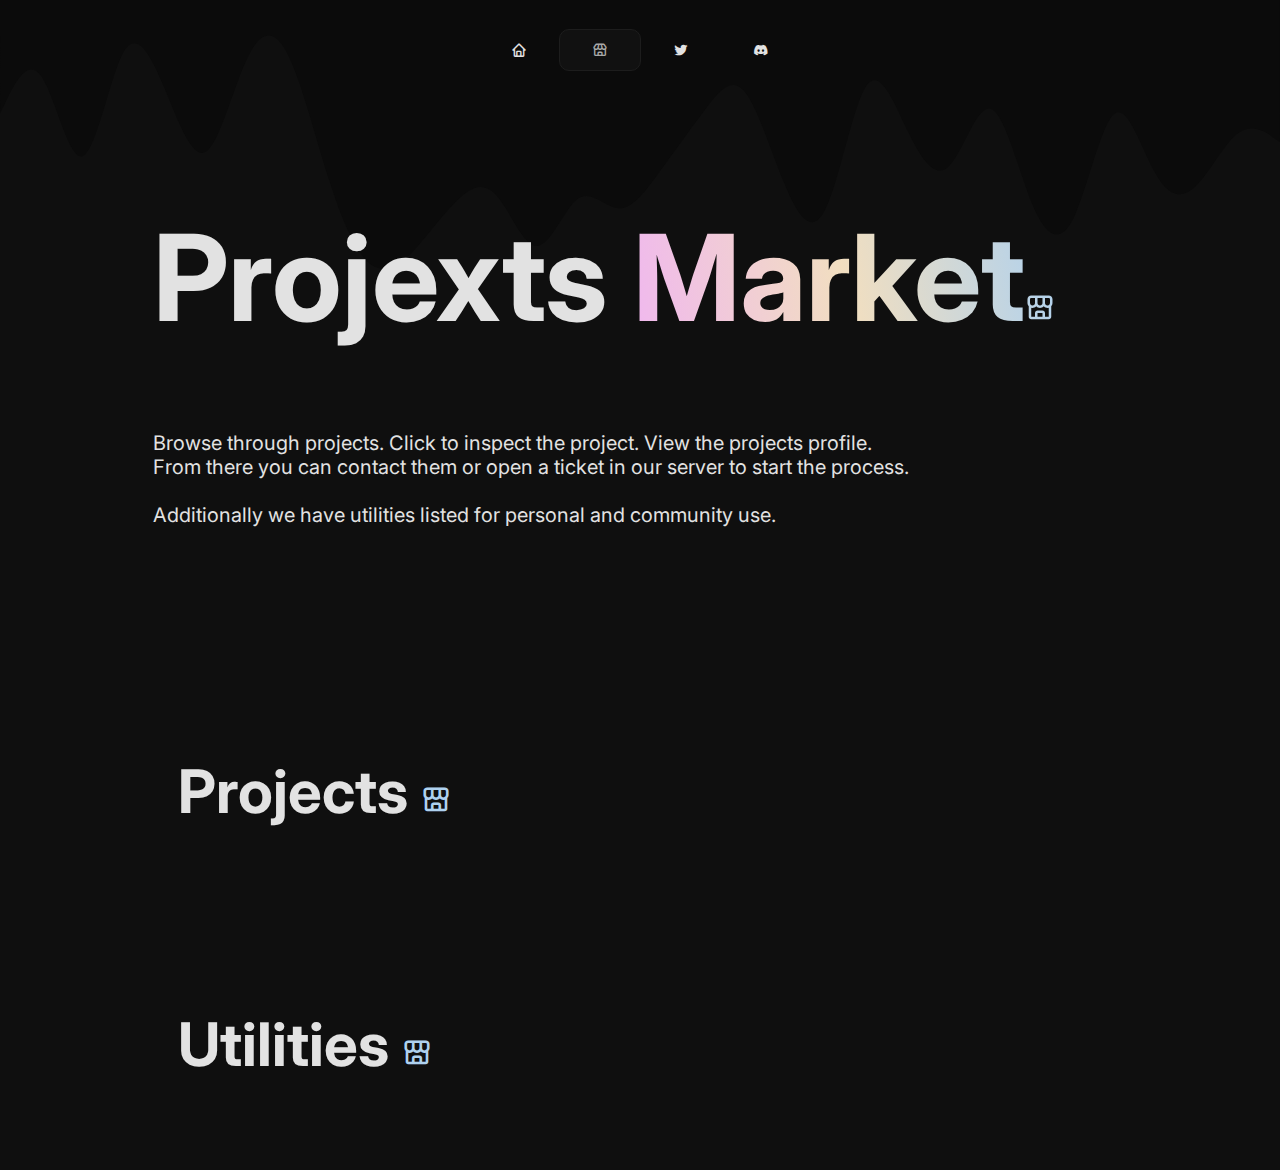
==== index.html @ d35e4235 "meta color change" ====
<html lang="en">

<head>
    <meta charset="UTF-8">
    <meta http-equiv="X-UA-Compatible" content="IE=edge">
    <meta name="viewport" content="width=device-width, initial-scale=1.0">
    <link rel="stylesheet" href="./css/market.css">
    <link rel="stylesheet" href="./css/constants.css">
    <link rel="shortcut icon" href="./img/logo.png" type="image/x-icon">


    <meta property="og:title" content="Projexts" />
    <!-- <meta property="og:description" content="Browse. Build. Produce." /> -->
    <meta property="og:type" content="website" />
    <meta property="og:image" content="https://i.imgur.com/2cew8H4.png" />
    <meta property="og:url" content="https://projexts.xyz" />
    <meta property="og:site_name" content="Market" />
    <meta name="twitter:card" content="summary_large_image" />
    <meta name="twitter:site" content="@SolanaPixelBots" />
    <meta name="twitter:title" content="Projexts" />
    <!-- <meta name="twitter:description" content="Browse. Build. Produce." /> -->
    <meta name="twitter:image" content="https://i.imgur.com/2cew8H4.png" />
    <meta content="#0b0b0b" data-react-helmet="true" name="theme-color" />

    <link href='https://unpkg.com/boxicons@2.1.2/css/boxicons.min.css' rel='stylesheet'>

    <title> Project Marketplace </title>
</head>

<body>
    <nav>
        <a href="https://www.projexts.xyz/">
            <div class="link"><i class='bx bx-home'></i></div>
        </a>
        <a href="https://market.projexts.xyz/">
            <div class="link active"><i class='bx bx-store'></i></div>
        </a>
        <a href="https://twitter.com/SolanaPixelBots">
            <div class="link"><i class='bx bxl-twitter'></i></div>
        </a>
        <a href="https://discord.com/invite/uC9YmhTVHY">
            <div class="link"><i class='bx bxl-discord-alt'></i></div>
        </a>
    </nav>

    <div class="menu-open"><a onclick="openMenu()"><i class='bx bx-menu'></i></a></div>

    <menu class="menu">
        <a onclick="closeMenu()" class="menu-close"><i class='bx bx-x'></i></a>
        <div class="inner">
            <div class="menu-link"><a href="https://www.projexts.xyz/"><i class='bx bx-home'></i></a></div>
            <div class="menu-link menu-active"><a href="https://market.projexts.xyz/"><i class='bx bx-store'></i></a>
            </div>
            <div class="menu-link"><a href="https://twitter.com/SolanaPixelBots"><i class='bx bxl-twitter'></i></a>
            </div>
            <div class="menu-link"><a href="https://discord.com/invite/uC9YmhTVHY"><i
                        class='bx bxl-discord-alt'></i></a></div>
        </div>
    </menu>
    <main class="main-market">
        <section class="entry-box">
            <div class="entry-title">
                <h1>Projexts <a class="gradient"> Market<i class='bx bx-store-alt'></i></a></h1>
            </div>
            <div class="entry-desc">
                <h1> Browse through projects. Click to inspect the project. View the projects profile. <br>
                    From there you can contact them or open a ticket in our server to start the process.<br><br>
                    Additionally we have utilities listed for personal and community use.</h1>
            </div>
        </section>
        <section class="market-box">
            <div class="market-title">
                <h1> Projects <a href="./browse.html?project"><i class='bx bx-store-alt market-link'></i></a>
                </h1>
            </div>
            <market id="project" class="display-box"></market>
        </section>
        <section class="market-box">
            <div class="market-title">
                <h1> Utilities <a href="./browse.html?utility"><i class='bx bx-store-alt market-link'></i></a>
                </h1>
            </div>
            <market id="utility" class="display-box"></market>
        </section>
        <!-- <section class="market-box">
            <div class="market-title">
                <h1> Artists <a href="./browse.html?artist"><i class='bx bx-store-alt market-link'></i></a></h1>
            </div>
            <market id="artist" class="display-box"></market>
        </section> -->
    </main>
</body>

</html>
<script>
    function loadPage(type) {
        var xhttp = new XMLHttpRequest();
        xhttp.onload = function (data) {
            var response = JSON.parse(this.responseText);
            var collect = response.reverse();
            var i = 0;
            for (i < collect.length; i < 4; i++) {
                buildDOM(collect[i], type)
            }
        }
        xhttp.open("GET", "https://api.projexts.xyz/collection/" + type, true);
        xhttp.send();
    }

    function buildDOM(collect, type) {
        var market = document.getElementById(type);
        let div1 = document.createElement("a");
        let img = document.createElement("img");
        let div2 = document.createElement("div");
        let div3 = document.createElement("div");
        div1.classList.add("project-box");
        div1.href = "./project.html?" + collect["symbol"];
        img.src = collect['image'];
        div2.classList.add("lower-box");
        div3.classList.add("name");
        div3.innerHTML = collect["name"];
        div1.appendChild(img)
        div2.appendChild(div3)
        div1.appendChild(div2)
        market.appendChild(div1)
    }
    function startLoad() {
        var types = ["project", "utility"]
        // , "artist"]
        for (var i = 0; i < types.length; i++) {
            console.log(types[i])
            loadPage(types[i]);
        }
    }
    startLoad()
</script>
<script>

    function closeMenu() {document.getElementsByClassName("menu")[0].style.visibility = "hidden";}
    function openMenu() {document.getElementsByClassName("menu")[0].style.visibility = "visible";}



</script>
---- css/market.css ----
@import url('https://fonts.googleapis.com/css2?family=Inter:wght@500&display=swap');
@import url('https://fonts.googleapis.com/css2?family=Inter:wght@400&display=swap');

:root{
    --color-1: #ffffff;
    --color-2: #000000;
    --color-3: #f06d06;

    --grad-1: linear-gradient(to top right, #ff0000, #f06d06);
}

html, body{
    font-family: 'Inter', sans-serif;
    /* width: 100%; */
}

a{
    text-decoration: none;
    color: inherit;
}



.main-market{
    /* position: absolute;
    top: 125px;
    left:0; */
    margin: auto;
    width: 100%;
}

.market-box{
    width: 100%;
    padding: 50px;
    box-sizing: border-box;
    margin: auto;
    /* border: 2px solid #111111; */
}

.market-title{
    font-size: 30px;
    color: var(--light-ft)
}


.display-box{
    display: grid;
    grid-template-columns: repeat(4, 1fr);
    grid-auto-rows: 1fr;
    grid-column-gap: 30px;
    grid-row-gap: 30px;
}



.display-box .project-box{
    position: relative;
    width: 100%;
    cursor: pointer;
    margin: auto;
    border-radius: 15px;
    background: rgb(230, 230, 230);
    border: 1px solid white;
    overflow: hidden;
    box-shadow: 3px 3px 10px rgb(0 0 0 / 0.2);
    transition: transform 1s;
}

.project-box:hover{
    transform: translateY(-10px);
}

.project-box img{
    width: 100%;
    position: relative;
}

.project-box .lower-box{
    position: relative;
    bottom: 0;
    width: 100%;
    box-sizing: border-box;
    background: white;
    padding: 25px;
    text-align: center;

}

.lower-box .name{
    font-size: 20px;
    color: rgb(0, 0, 0);
    transition: color 1s;
    
}


.lower-box .name:hover{
    color: rgba(58, 50, 50, 0.7);
}

@media screen and (max-width: 1000px) {
.market-title{
    font-size: 20px;
    text-align: center;
}

    .display-box{
        grid-template-columns: repeat(1, 1fr);
    }

    .display-box .project-box{
        width: 50%;
    }
}

.entry-box{
    padding: 25px;
    border-radius: 15px;
    margin: auto;
    margin-bottom: 100px;
}

.entry-title{
    font-size: 60px;
    color: var(--light-ft)
}

.entry-desc{
    font-size: 20px;
    font-weight: 100;
    color: var(--light-ft)
}

.entry-desc h1{
    font-size: 20px;
    font-weight: 400;
}

.bx-store-alt{
    font-size: 30px;
}

.market-link{
    transition: transform 1s;
    color: hsla(208, 67%, 81%, 1);
}

.market-link:hover{
    transform: scale(1.2);
}








.project-profile {
    width: 80%;
    /* height: 100%; */
    box-sizing: border-box;
    padding: 20px;
    background: rgb(20, 20, 20);
    box-shadow: 0px 3px 10px rgb(0 0 0 / 0.2);
    border-radius: 10px;
    margin: 20px auto;
    display: grid;
    /* grid-template: 'a b b b''c c c c'; */
    grid-template: 'b''c';
}


.project-profile .box {
    margin: 15px;
    background: rgba(40, 40, 40, 0.8);
    border: 3px solid rgba(20, 20, 20, 0.8);
    color: white;
    border-radius: 10px;
    /* max-height: 250px; */
    /* width: 100%; */
}

.project-profile .image {
    grid-area: a;
    margin: auto;
    border: none;
    background: transparent;
    
}

.image-right{
    display: inline;
    float: right;
    border-radius: 10px;
    max-height: 150px;
}

.project-profile .socials {
    grid-area: b;
    min-height: 200px;
    padding: 25px;
    box-sizing: border-box;
    text-align: left;
}

.project-profile .socials p {
    color: white;
    font-size: 30px;
    line-height: 30px;
    font-weight: 500;
}

.project-profile .socials a {
    color: grey;
    font-size: 20px;
    margin-right: 30px;
}

.project-profile .socials a i{
    transition: transform 1s, color 1s;
}

.project-profile .socials a i:hover {
    transform: scale(1.2);
    color: white;
}

.project-profile .socials .asking-price {
    font-size: 20px;
    font-weight: 100;
}

.project-profile .info {
    grid-area: c;
    padding: 25px;
    line-height: 25px;
    color: white;
}

.slideshow{
    width: 80%;
    max-height: 400px;
    background: rgb(20, 20, 20);
    box-shadow: 0px 3px 10px rgb(0 0 0 / 0.2);
    border: 1px solid rgb(0 0 0 / 0.2);
    border-radius: 10px;
    text-align: center;
    display: flex;
    justify-content: center;
    /* align-items: center; */
    margin: 20px auto;
    overflow: hidden;
    z-index: 100;
}

.slide-overlay{
    background: rgba(20, 20, 20, 0.8);

    z-index: 100;
    width: 100%;
    height: 100%;
}

.slide{
    display: none;
    /* margin: auto; */
    min-width: 100%;
    height: 100%;
}

@media screen and (max-width: 1000px) {
    .slideshow{
        width: 100%;
    }
    .project-profile {
        width: 100%;
    }
}
---- css/constants.css ----
@import url('https://fonts.googleapis.com/css2?family=Inter:wght@500&display=swap');
@import url('https://fonts.googleapis.com/css2?family=Inter:wght@400&display=swap');
:root {
    --dark-bg: #0f0f0f;
    --light-bg: #fdfdfd;

    --dark-ft: #010101;
    --light-ft: #e2e2e2;

}


::selection {
    background-color: rgba(50, 50, 50, 0.5);
}

::-webkit-scrollbar {
    width: 10px;
}

::-webkit-scrollbar-thumb {
    background-color: rgba(255, 255, 255, 0.4);
}

.gradient {
    background: hsla(208, 67%, 81%, 1);
    /* background: linear-gradient(90deg, #5179f2 0%, #5338e5 25%, #7d33de 50%, #ce5dcf 75%, #d2abb0 100%); */
    background: linear-gradient(190deg, hsla(208, 67%, 81%, 1) 0%, hsla(37, 65%, 85%, 1) 50%, hsla(301, 65%, 83%, 1) 100%);
    background: -moz-linear-gradient(190deg, hsla(208, 67%, 81%, 1) 0%, hsla(37, 65%, 85%, 1) 50%, hsla(301, 65%, 83%, 1) 100%);
    background: -webkit-linear-gradient(190deg, hsla(208, 67%, 81%, 1) 0%, hsla(37, 65%, 85%, 1) 50%, hsla(301, 65%, 83%, 1) 100%);
    -webkit-background-clip: text;
    -webkit-text-fill-color: transparent;
}

.cursor{
    cursor: pointer;
}

html, body{
    margin: 0;
    padding: 0;
}



body {
    width: 80%;
    margin: auto;
    background: var(--dark-bg);
    margin: auto;
    font-family: "Inter", sans-serif;
}

body{
    background-image: url(../svg/curve-down.svg);
    background-size: 100%;
    background-repeat: no-repeat;
    background-position: top;
}

@media screen and (max-width: 1100px) {
    body{
        background-size: 200%;
    }
}

@media screen and (max-width: 800px) {
    body{
        background-size: 300%;
    }
}

@media screen and (max-width: 500px) {
    body{
        background-size: 400%;
    }
}

a{
    text-decoration: none;
    color: inherit;
}

header {
    height: 100px;
    position: relative;
}


nav {
    /* float: right; */
    border-radius: 10px;
    display: flex;
    align-items: center;
    justify-content: center;
    height: 100px;
}


.link {
    font-size: 16px;
    margin: auto;
    transition: transform 0.75s;
    padding: 12px 32px;
    border-radius: 10px;
    background: transparent;
    color: var(--light-ft);
}

.link:hover {
    transform: translateY(-7.5px);
}

.active{
    font-size: 16px;
    background: #111111;
    border: 1px solid #1d1d1d;
    color: #a8a8a8;

}

.link a {
    text-decoration: none;
    font-weight: 900;
}

.link a i {
    display: inline;
    align-items: center;
    justify-content: center;

}

.logo-img{
    height: 100%;
    border-radius: 50%;
    border: 1px solid grey;
}

.menu{
    height: 100%;
    width: 100%;
    visibility: hidden;
    display: none;
    position: fixed;
    top: 0;
    right: 0;
    margin: 0;
    padding: 0;
    display: grid;
    grid-template-columns: (1, 1fr);
    background: 
    radial-gradient(
     at bottom left, #101011, #0f0f0f
    );

    z-index: 100;
}

.menu .inner{
    height: 50%;
    position: absolute;

    top: 50%;
    left: 50%;
    transform: translate(-50%, -50%);

    display: grid;
    grid-template-columns: (1, 1fr);
}

.menu-link{
    color: var(--light-ft);
    background: rgb(20, 20, 20);
    font-size: 20px;
    width: 100px;
    font-weight: 900;
    border-radius: 4px;
    margin: 10px;
    padding: 8px 16px;
    display: flex;
    align-items: center;
    justify-content: center;
    border: 1px solid transparent;
    transition: border 2s;
}

.menu-link:hover{
    cursor: pointer;
    border: 1px solid #686868;
}

.menu-active{
    background: transparent;
    border: 1px solid #c0c0c0;
    color: #c0c0c0;
    border-radius: 4px;
}

.menu-close{
    position: absolute;
    top: 30px;
    right: 30px;
    color: white;
    cursor: pointer;
    background: #1d1d1d;
    padding: 8px;
    border-radius: 8px;
    border: 1px solid transparent;
    transition: transform 1s, border 1s;
}

.menu-close:hover{
    transform: scale(1.1);
    border: 1px solid #c0c0c0;
}

.menu-open{
    position: absolute;
    top: 30px;
    right: 30px;
    color: white;
    cursor: pointer;
    background: #1d1d1d;
    padding: 8px;
    border-radius: 8px;
    border: 1px solid transparent;
    display: none;
}

@media screen and (max-width: 800px) {
    .link{
        display: none;
    }

    .menu-open{
        display: block;
    }
}
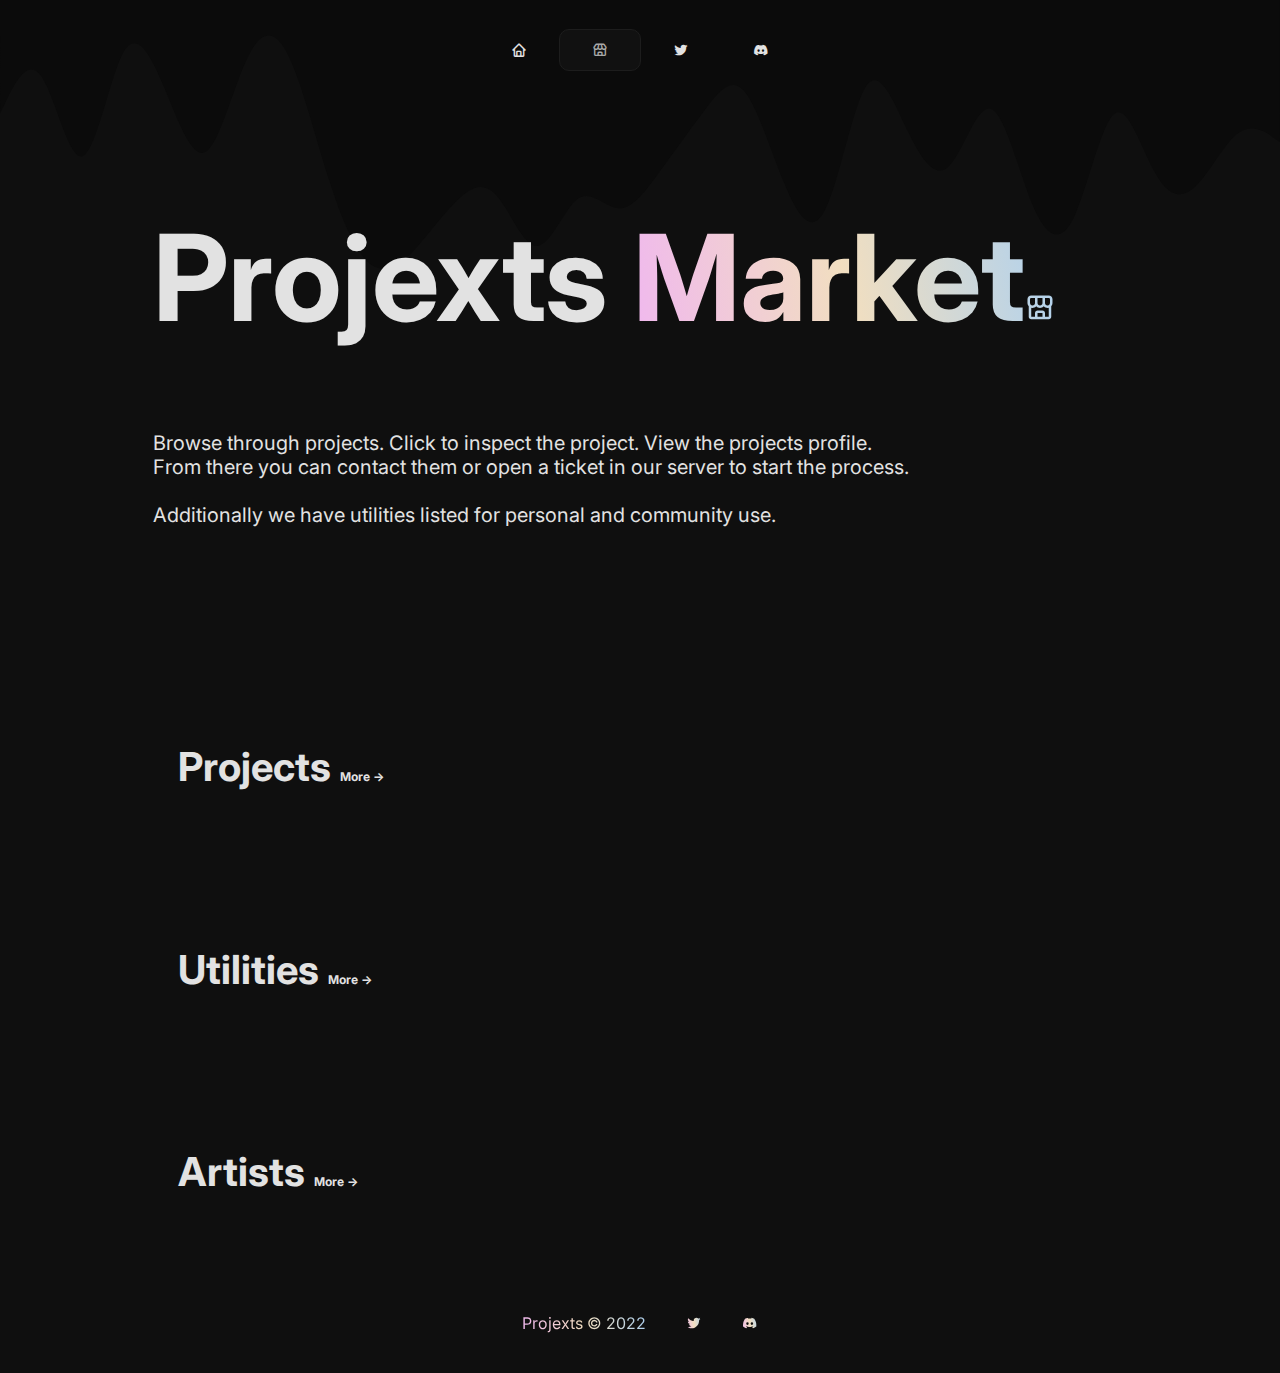
==== commit cdc5a4cf: "big" ====
--- a/index.html
+++ b/index.html
@@ -70,25 +70,30 @@
         </section>
         <section class="market-box">
             <div class="market-title">
-                <h1> Projects <a href="./browse.html?project"><i class='bx bx-store-alt market-link'></i></a>
+                <h1> Projects <a class="view-more" href="./browse.html?project">More →</a>
                 </h1>
             </div>
             <market id="project" class="display-box"></market>
         </section>
         <section class="market-box">
             <div class="market-title">
-                <h1> Utilities <a href="./browse.html?utility"><i class='bx bx-store-alt market-link'></i></a>
+                <h1> Utilities <a class="view-more" href="./browse.html?utility">More →</a>
                 </h1>
             </div>
             <market id="utility" class="display-box"></market>
         </section>
-        <!-- <section class="market-box">
+        <section class="market-box">
             <div class="market-title">
-                <h1> Artists <a href="./browse.html?artist"><i class='bx bx-store-alt market-link'></i></a></h1>
+                <h1> Artists <a class="view-more" href="./browse.html?artist">More →</a></h1>
             </div>
             <market id="artist" class="display-box"></market>
-        </section> -->
+        </section>
     </main>
+    <footer>
+        <div class="gradient">Projexts © 2022</div>
+        <div class="gradient"><a href="https://twitter.com/SolanaPixelBots" target="_blank"><i class='bx bxl-twitter'></i></a></div>
+        <div class="gradient"><a href="https://discord.gg/pixelbots" target="_blank"><i class='bx bxl-discord-alt'></i></a></div>
+    </footer>
 </body>
 
 </html>
@@ -113,20 +118,29 @@
         let img = document.createElement("img");
         let div2 = document.createElement("div");
         let div3 = document.createElement("div");
+        let div4 = document.createElement("div");
+        let chain = document.createElement("p");
+        chain.classList.add("chain-symbol");
+        chain.innerHTML = "◎";
+        
         div1.classList.add("project-box");
         div1.href = "./project.html?" + collect["symbol"];
         img.src = collect['image'];
         div2.classList.add("lower-box");
         div3.classList.add("name");
+        div4.classList.add("desc");
+
         div3.innerHTML = collect["name"];
+        div4.innerHTML = collect["service"];
+        // div3.appendChild(chain);
         div1.appendChild(img)
         div2.appendChild(div3)
+        div2.appendChild(div4)
         div1.appendChild(div2)
         market.appendChild(div1)
     }
     function startLoad() {
-        var types = ["project", "utility"]
-        // , "artist"]
+        var types = ["project", "utility", "artist"]
         for (var i = 0; i < types.length; i++) {
             console.log(types[i])
             loadPage(types[i]);
--- a/css/market.css
+++ b/css/market.css
@@ -1,7 +1,7 @@
 @import url('https://fonts.googleapis.com/css2?family=Inter:wght@500&display=swap');
 @import url('https://fonts.googleapis.com/css2?family=Inter:wght@400&display=swap');
 
-:root{
+:root {
     --color-1: #ffffff;
     --color-2: #000000;
     --color-3: #f06d06;
@@ -9,41 +9,52 @@
     --grad-1: linear-gradient(to top right, #ff0000, #f06d06);
 }
 
-html, body{
+html,
+body {
     font-family: 'Inter', sans-serif;
-    /* width: 100%; */
-}
-
-a{
+}
+
+a {
     text-decoration: none;
     color: inherit;
 }
 
 
-
-.main-market{
-    /* position: absolute;
-    top: 125px;
-    left:0; */
-    margin: auto;
-    width: 100%;
-}
-
-.market-box{
+.main-market {
+    margin: auto;
+    width: 100%;
+}
+
+.market-box {
     width: 100%;
     padding: 50px;
     box-sizing: border-box;
     margin: auto;
-    /* border: 2px solid #111111; */
-}
-
-.market-title{
+}
+
+@media screen and (max-width: 1000px) {
+    .main-market {
+        width: 100%;
+    }
+
+    .market-box {
+        padding: 10px
+    }
+}
+
+.market-title {
     font-size: 30px;
     color: var(--light-ft)
 }
 
-
-.display-box{
+@media screen and (max-width: 1000px) {
+    .market-title {
+        font-size: 20px;
+    }
+}
+
+
+.display-box {
     display: grid;
     grid-template-columns: repeat(4, 1fr);
     grid-auto-rows: 1fr;
@@ -51,101 +62,137 @@
     grid-row-gap: 30px;
 }
 
-
-
-.display-box .project-box{
+@media screen and (max-width: 1000px) {
+    .display-box {
+        grid-column-gap: 10px;
+        grid-row-gap: 10px;
+    }
+}
+
+.project-box {
     position: relative;
     width: 100%;
     cursor: pointer;
     margin: auto;
     border-radius: 15px;
-    background: rgb(230, 230, 230);
     border: 1px solid white;
     overflow: hidden;
     box-shadow: 3px 3px 10px rgb(0 0 0 / 0.2);
     transition: transform 1s;
 }
 
-.project-box:hover{
+.project-box:hover {
     transform: translateY(-10px);
 }
 
-.project-box img{
+.project-box img {
     width: 100%;
     position: relative;
 }
 
-.project-box .lower-box{
+/* @media screen and (max-width: 1000px) {
+    .project-box {
+
+    }
+} */
+
+.lower-box {
     position: relative;
     bottom: 0;
     width: 100%;
     box-sizing: border-box;
     background: white;
     padding: 25px;
-    text-align: center;
-
-}
-
-.lower-box .name{
+}
+
+.name {
     font-size: 20px;
     color: rgb(0, 0, 0);
     transition: color 1s;
-    
-}
-
-
-.lower-box .name:hover{
+}
+
+.desc {
+    font-size: 16px;
+    color: rgb(0, 0, 0);
+}
+
+.name:hover {
     color: rgba(58, 50, 50, 0.7);
 }
 
-@media screen and (max-width: 1000px) {
-.market-title{
-    font-size: 20px;
-    text-align: center;
-}
-
-    .display-box{
-        grid-template-columns: repeat(1, 1fr);
-    }
-
-    .display-box .project-box{
-        width: 50%;
-    }
-}
-
-.entry-box{
+@media screen and (max-width: 500px) {
+    .name {
+        font-size: 20px;
+        color: rgb(0, 0, 0);
+        transition: color 1s;
+    }
+
+    .desc {
+        font-size: 12px;
+        color: rgb(0, 0, 0);
+    }
+}
+
+
+@media screen and (max-width: 1000px) {
+
+
+    .display-box {
+        grid-template-columns: repeat(2, 1fr);
+    }
+
+}
+
+
+.entry-box {
     padding: 25px;
     border-radius: 15px;
     margin: auto;
     margin-bottom: 100px;
 }
 
-.entry-title{
+.entry-title {
     font-size: 60px;
     color: var(--light-ft)
 }
 
-.entry-desc{
+.market-title {
+    font-size: 20px;
+    text-align: left;
+}
+
+.view-more{
+    font-size: 12px;
+}
+
+@media screen and (max-width: 1000px) {
+    .entry-title {
+        font-size: 40px;
+        color: var(--light-ft)
+    }
+}
+
+.entry-desc {
     font-size: 20px;
     font-weight: 100;
     color: var(--light-ft)
 }
 
-.entry-desc h1{
+.entry-desc h1 {
     font-size: 20px;
     font-weight: 400;
 }
 
-.bx-store-alt{
+.bx-store-alt {
     font-size: 30px;
 }
 
-.market-link{
+.market-link {
     transition: transform 1s;
     color: hsla(208, 67%, 81%, 1);
 }
 
-.market-link:hover{
+.market-link:hover {
     transform: scale(1.2);
 }
 
@@ -186,10 +233,10 @@
     margin: auto;
     border: none;
     background: transparent;
-    
-}
-
-.image-right{
+
+}
+
+.image-right {
     display: inline;
     float: right;
     border-radius: 10px;
@@ -212,18 +259,18 @@
 }
 
 .project-profile .socials a {
-    color: grey;
+    color: rgba(255, 255, 255, 0.7);
     font-size: 20px;
     margin-right: 30px;
 }
 
-.project-profile .socials a i{
+.project-profile .socials a i {
     transition: transform 1s, color 1s;
 }
 
 .project-profile .socials a i:hover {
     transform: scale(1.2);
-    color: white;
+    color: rgba(255, 255, 255, 1);
 }
 
 .project-profile .socials .asking-price {
@@ -238,9 +285,9 @@
     color: white;
 }
 
-.slideshow{
+.slideshow {
     width: 80%;
-    max-height: 400px;
+    /* max-height: 400px; */
     background: rgb(20, 20, 20);
     box-shadow: 0px 3px 10px rgb(0 0 0 / 0.2);
     border: 1px solid rgb(0 0 0 / 0.2);
@@ -248,13 +295,12 @@
     text-align: center;
     display: flex;
     justify-content: center;
-    /* align-items: center; */
     margin: 20px auto;
     overflow: hidden;
     z-index: 100;
 }
 
-.slide-overlay{
+.slide-overlay {
     background: rgba(20, 20, 20, 0.8);
 
     z-index: 100;
@@ -262,7 +308,7 @@
     height: 100%;
 }
 
-.slide{
+.slide {
     display: none;
     /* margin: auto; */
     min-width: 100%;
@@ -270,9 +316,10 @@
 }
 
 @media screen and (max-width: 1000px) {
-    .slideshow{
+    .slideshow {
         width: 100%;
     }
+
     .project-profile {
         width: 100%;
     }
--- a/css/constants.css
+++ b/css/constants.css
@@ -237,3 +237,17 @@
         display: block;
     }
 }
+
+
+footer{
+    width: 100%;
+    height: 100px;
+    color: white;
+    display: flex;
+    justify-content: center;
+    align-items: center;
+}
+
+footer div{
+    margin: 0px 20px
+}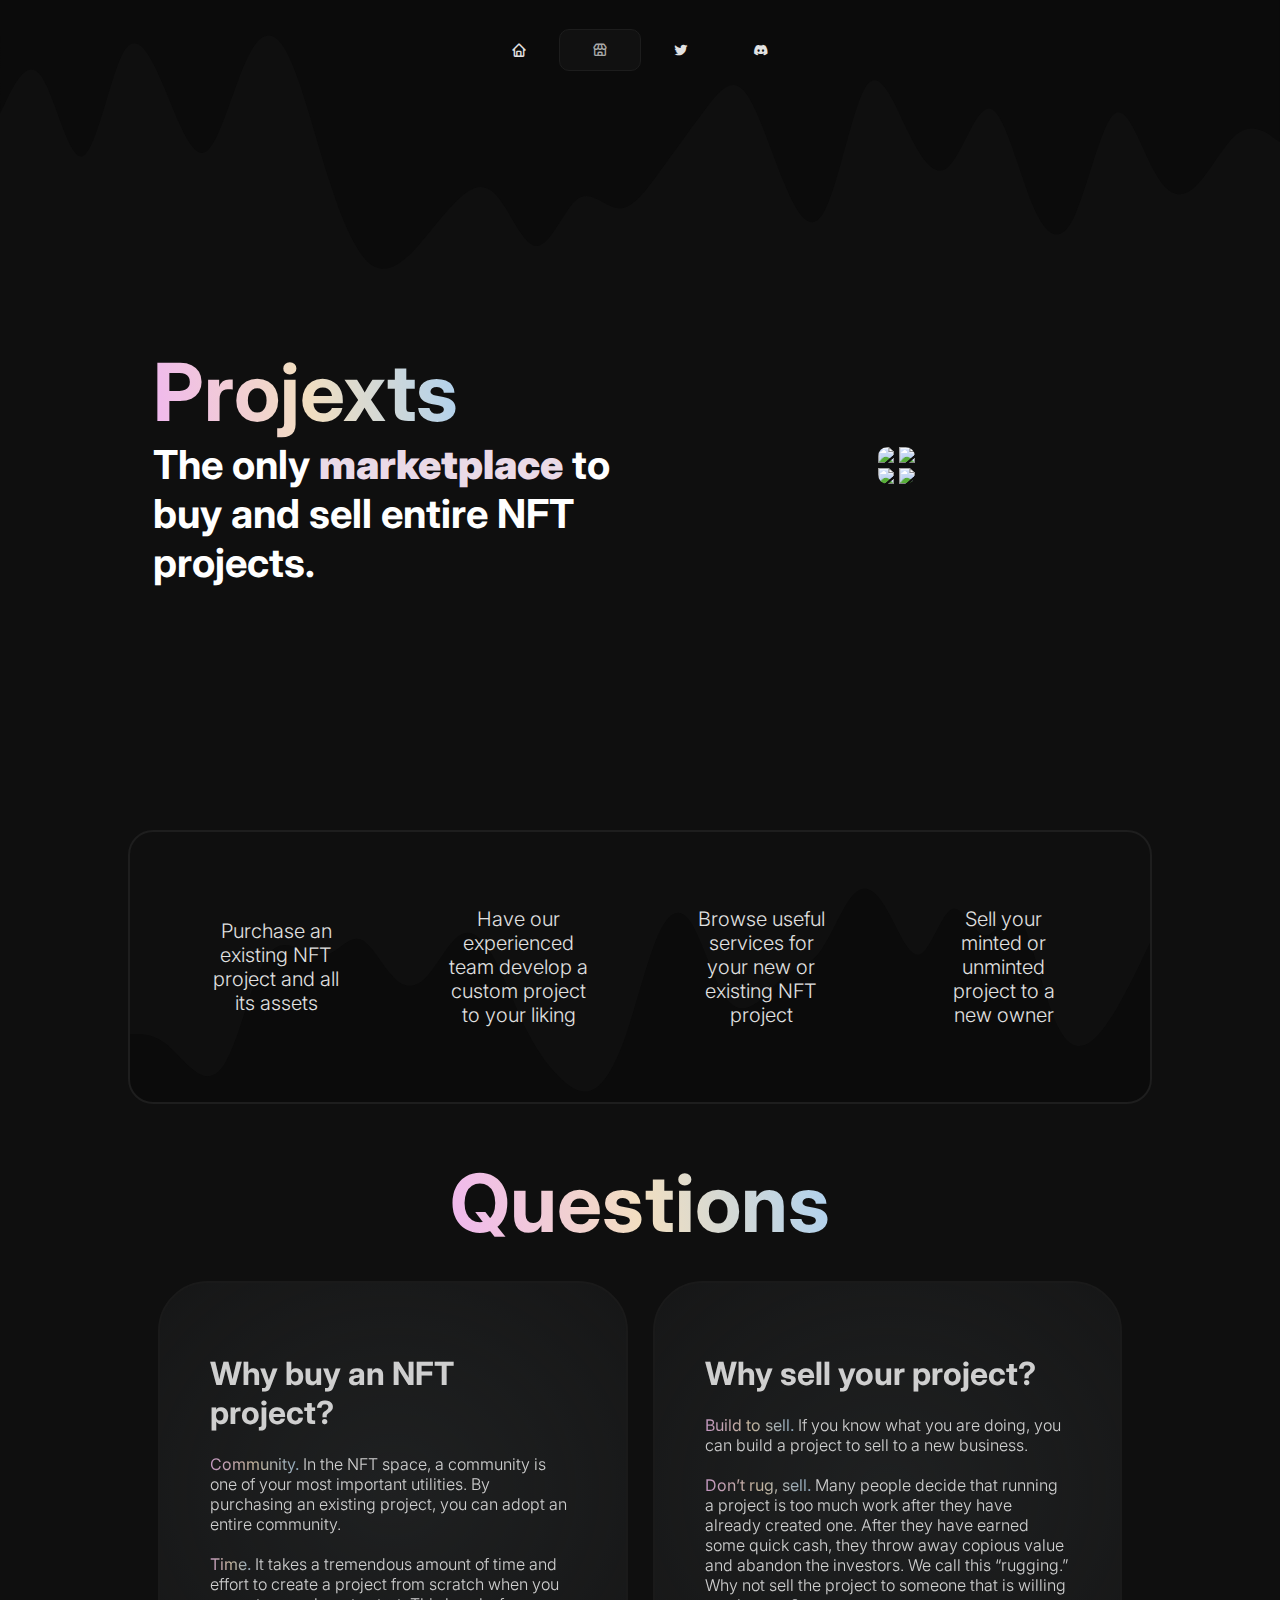
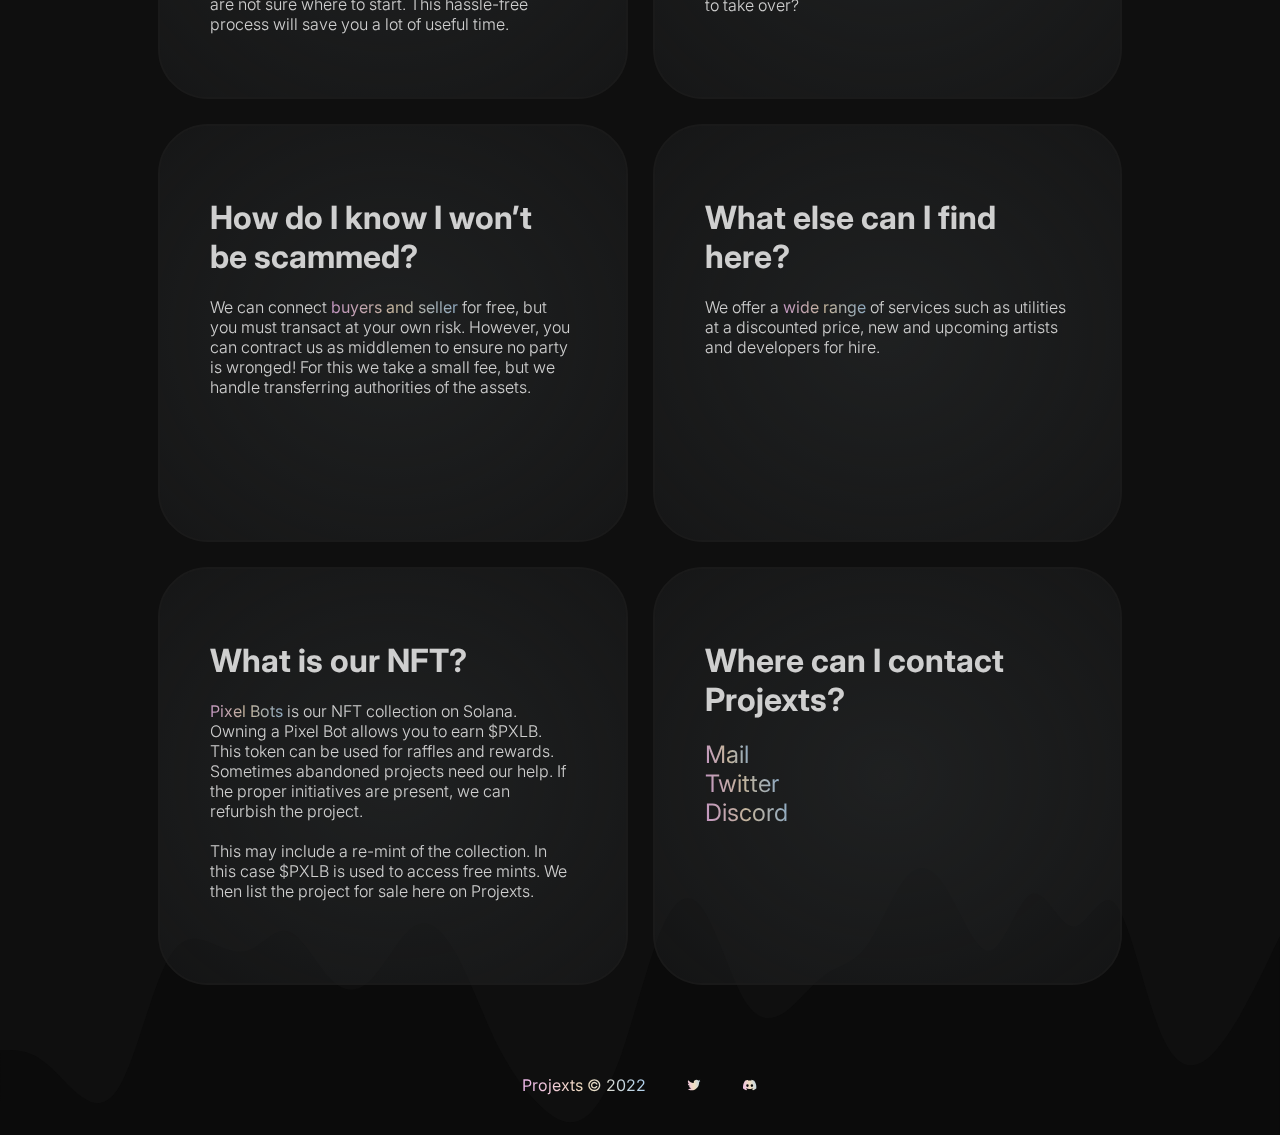
==== commit eff42a60: "nav jig" ====
--- a/index.html
+++ b/index.html
@@ -4,17 +4,18 @@
     <meta charset="UTF-8">
     <meta http-equiv="X-UA-Compatible" content="IE=edge">
     <meta name="viewport" content="width=device-width, initial-scale=1.0">
-    <link rel="stylesheet" href="./css/market.css">
+
+
     <link rel="stylesheet" href="./css/constants.css">
+    <link rel="stylesheet" href="./css/index.css">
     <link rel="shortcut icon" href="./img/logo.png" type="image/x-icon">
-
 
     <meta property="og:title" content="Projexts" />
     <!-- <meta property="og:description" content="Browse. Build. Produce." /> -->
     <meta property="og:type" content="website" />
     <meta property="og:image" content="https://i.imgur.com/2cew8H4.png" />
     <meta property="og:url" content="https://projexts.xyz" />
-    <meta property="og:site_name" content="Market" />
+    <meta property="og:site_name" content="Home" />
     <meta name="twitter:card" content="summary_large_image" />
     <meta name="twitter:site" content="@SolanaPixelBots" />
     <meta name="twitter:title" content="Projexts" />
@@ -24,15 +25,16 @@
 
     <link href='https://unpkg.com/boxicons@2.1.2/css/boxicons.min.css' rel='stylesheet'>
 
-    <title> Project Marketplace </title>
+    <title> Projexts - Marketplace </title>
 </head>
 
 <body>
+
     <nav>
-        <a href="https://www.projexts.xyz/">
+        <a href="./index.html">
             <div class="link"><i class='bx bx-home'></i></div>
         </a>
-        <a href="https://market.projexts.xyz/">
+        <a href="./market.html">
             <div class="link active"><i class='bx bx-store'></i></div>
         </a>
         <a href="https://twitter.com/SolanaPixelBots">
@@ -48,8 +50,8 @@
     <menu class="menu">
         <a onclick="closeMenu()" class="menu-close"><i class='bx bx-x'></i></a>
         <div class="inner">
-            <div class="menu-link"><a href="https://www.projexts.xyz/"><i class='bx bx-home'></i></a></div>
-            <div class="menu-link menu-active"><a href="https://market.projexts.xyz/"><i class='bx bx-store'></i></a>
+            <div class="menu-link"><a href="./index.html"><i class='bx bx-home'></i></a></div>
+            <div class="menu-link menu-active"><a href="./market.html"><i class='bx bx-store'></i></a>
             </div>
             <div class="menu-link"><a href="https://twitter.com/SolanaPixelBots"><i class='bx bxl-twitter'></i></a>
             </div>
@@ -57,102 +59,178 @@
                         class='bx bxl-discord-alt'></i></a></div>
         </div>
     </menu>
-    <main class="main-market">
-        <section class="entry-box">
-            <div class="entry-title">
-                <h1>Projexts <a class="gradient"> Market<i class='bx bx-store-alt'></i></a></h1>
-            </div>
-            <div class="entry-desc">
-                <h1> Browse through projects. Click to inspect the project. View the projects profile. <br>
-                    From there you can contact them or open a ticket in our server to start the process.<br><br>
-                    Additionally we have utilities listed for personal and community use.</h1>
-            </div>
-        </section>
-        <section class="market-box">
-            <div class="market-title">
-                <h1> Projects <a class="view-more" href="./browse.html?project">More →</a>
+    <section class="intro-screen">
+        <div class="left-side">
+            <h1>
+                <text class="gradient title">Projexts</text>
+                <br>
+                <text class="text">The only <strong id="projexts-title">marketplace</strong> to buy and sell entire NFT
+                    projects.</text>
+            </h1>
+        </div>
+        <div class="right-side">
+            <div class="right-inner">
+                <img class="bot-img" src="./img/bot.png">
+                <img class="bot-img" src="./img/bot.png">
+                <img class="bot-img" src="./img/bot.png">
+                <img class="bot-img" src="./img/bot.png">
+            </div>
+
+        </div>
+    </section>
+    <section class="section-2">
+        <div class="box ">
+            <div class="info"><span><text>Purchase an existing NFT project and all its assets</text></span>
+            </div>
+            <div class="info"><span><text>Have our experienced team develop a custom project to your
+                        liking</text></span></div>
+            <div class="info"><span><text>Browse useful services for your new or existing NFT project</text></span>
+            </div>
+            <div class="info"><span><text>Sell your minted or unminted project to a new owner</text></span></div>
+        </div>
+    </section>
+    <section class="section-3">
+        <div class="section-title">
+            <strong class="title gradient">Questions</strong>
+        </div>
+
+        <div class="box-grid">
+            <div class="question-box">
+                <h1> Why buy an NFT project? </h1>
+                <h2><strong class="gradient">Community.</strong> In the NFT space, a community is one of your most important utilities. By purchasing
+                    an existing project, you can adopt an entire community.<br><br>
+                    <strong class="gradient">Time.</strong> It takes a tremendous amount of time and effort to create a project from scratch when you
+                    are not sure where to start. This hassle-free process will save you a lot of useful time.</h2>
+            </div>
+            <div class="question-box">
+                <h1> Why sell your project? </h1>
+                <h2> <strong class="gradient">Build to sell.</strong> If you know what you are doing, you can build a
+                    project to sell to a new
+                    business.<br><br>
+                    <strong class="gradient">Don’t rug, sell.</strong> Many people decide that running a project is too much work after they have
+                    already created one. After they have earned some quick cash, they throw away copious value and
+                    abandon the investors. We call this “rugging.” Why not sell the project to someone that is willing
+                    to take over?</h2>
+            </div>
+            <div class="question-box">
+                <h1> How do I know I won’t be scammed? </h1>
+                <h2> We can connect <strong class="gradient">buyers and seller</strong> for free, but you must transact at your
+                    own risk. However, you can contract us as middlemen to ensure no party is wronged! For this we
+                    take a small fee, but we handle transferring authorities of the assets.</h2>
+            </div>
+            <div class="question-box">
+                <h1> What else can I find here? </h1>
+                <h2>
+                    We offer a <strong class="gradient">wide range</strong> of services such as utilities at a discounted price, new and upcoming artists
+                    and developers for hire.
+
+                </h2>
+            </div>
+            <div class="question-box">
+                <h1> What is our NFT? </h1>
+                <h2> <strong class="gradient">Pixel Bots</strong> is our NFT collection on Solana. Owning a Pixel Bot allows you to earn $PXLB.
+                    This token can be used for raffles and rewards. Sometimes abandoned projects need our help. If
+                    the proper initiatives are present, we can refurbish the project.<br><br>This may include a
+                    re-mint of the collection. In this case $PXLB is used to access free mints. We then list the
+                    project for sale here on Projexts.
+                </h2>
+            </div>
+            <div class="question-box">
+                <h1> Where can I contact Projexts?
                 </h1>
-            </div>
-            <market id="project" class="display-box"></market>
-        </section>
-        <section class="market-box">
-            <div class="market-title">
-                <h1> Utilities <a class="view-more" href="./browse.html?utility">More →</a>
-                </h1>
-            </div>
-            <market id="utility" class="display-box"></market>
-        </section>
-        <section class="market-box">
-            <div class="market-title">
-                <h1> Artists <a class="view-more" href="./browse.html?artist">More →</a></h1>
-            </div>
-            <market id="artist" class="display-box"></market>
-        </section>
-    </main>
+                <h2>
+                    <a class="gradient question-link" href="mailto:botzsolana@gmail.com"
+                        target="_blank"><strong>Mail</strong></a><br>
+                    <a class="gradient question-link" href="https://discord.gg/pixelbots"
+                        target="_blank"><strong>Twitter</strong></a><br>
+                    <a class="gradient question-link" href="https://twitter.com/SolanaPixelBots"
+                        target="_blank"><strong>Discord</strong></a>
+                </h2>
+            </div>
+        </div>
+    </section>
     <footer>
         <div class="gradient">Projexts © 2022</div>
         <div class="gradient"><a href="https://twitter.com/SolanaPixelBots" target="_blank"><i class='bx bxl-twitter'></i></a></div>
         <div class="gradient"><a href="https://discord.gg/pixelbots" target="_blank"><i class='bx bxl-discord-alt'></i></a></div>
     </footer>
+
 </body>
 
 </html>
+<!-- <script>
+    const boxes = document.querySelectorAll(".question-box");
+
+    window.addEventListener("scroll", checkBoxes);
+
+    checkBoxes();
+
+    function checkBoxes() {
+        const triggerBottom = (window.innerHeight / 4) * 4;
+
+        boxes.forEach((box) => {
+            const boxTop = box.getBoundingClientRect().top;
+
+            if (boxTop < triggerBottom) {
+                box.classList.add("show");
+            } else {
+                box.classList.remove("show");
+            }
+        });
+    }
+</script> -->
 <script>
-    function loadPage(type) {
-        var xhttp = new XMLHttpRequest();
-        xhttp.onload = function (data) {
-            var response = JSON.parse(this.responseText);
-            var collect = response.reverse();
-            var i = 0;
-            for (i < collect.length; i < 4; i++) {
-                buildDOM(collect[i], type)
+    const bot = document.getElementById("bot-img");
+    const build = document.getElementsByClassName("build-thingy")[0];
+
+    function createHex() {
+        var hexCode1 = "";
+        var hexValues1 = "0123456789abcdef";
+
+        for (var i = 0; i < 6; i++) {
+            hexCode1 += hexValues1.charAt(Math.floor(Math.random() * hexValues1.length));
+        }
+        return hexCode1;
+    }
+
+
+
+    function change() {
+        const bots = document.getElementsByClassName("bot-img");
+        for (var i = 0; i < 4; i++) {
+            let random = Math.floor(Math.random() * 4000);
+            try {
+                bots[i].src = 'https://bafybeieuyeoooglcvtuehjyqj5bkavnminhuqyekmamkh7vkxwoz2neub4.ipfs.nftstorage.link/' + random + '.png'
+            } catch {
+                bots[i].src = "./img/bot.png"
             }
         }
-        xhttp.open("GET", "https://api.projexts.xyz/collection/" + type, true);
-        xhttp.send();
-    }
-
-    function buildDOM(collect, type) {
-        var market = document.getElementById(type);
-        let div1 = document.createElement("a");
-        let img = document.createElement("img");
-        let div2 = document.createElement("div");
-        let div3 = document.createElement("div");
-        let div4 = document.createElement("div");
-        let chain = document.createElement("p");
-        chain.classList.add("chain-symbol");
-        chain.innerHTML = "◎";
-        
-        div1.classList.add("project-box");
-        div1.href = "./project.html?" + collect["symbol"];
-        img.src = collect['image'];
-        div2.classList.add("lower-box");
-        div3.classList.add("name");
-        div4.classList.add("desc");
-
-        div3.innerHTML = collect["name"];
-        div4.innerHTML = collect["service"];
-        // div3.appendChild(chain);
-        div1.appendChild(img)
-        div2.appendChild(div3)
-        div2.appendChild(div4)
-        div1.appendChild(div2)
-        market.appendChild(div1)
-    }
-    function startLoad() {
-        var types = ["project", "utility", "artist"]
-        for (var i = 0; i < types.length; i++) {
-            console.log(types[i])
-            loadPage(types[i]);
-        }
-    }
-    startLoad()
+
+        const backg = document.getElementById("projexts-title");
+        var pastel = "hsl(" + 360 * Math.random() + ',' +
+            (25 + 70 * Math.random()) + '%,' +
+            (85 + 10 * Math.random()) + '%)';
+
+        backg.style.color = pastel;
+    }
+
+
+
+
+    var colorLoop = function () {
+        setTimeout(function () {
+            change()
+            colorLoop();
+        }, 10000);
+
+    }
+
+    change()
+    colorLoop();
+
 </script>
+
 <script>
-
-    function closeMenu() {document.getElementsByClassName("menu")[0].style.visibility = "hidden";}
-    function openMenu() {document.getElementsByClassName("menu")[0].style.visibility = "visible";}
-
-
-
+    function closeMenu() { document.getElementsByClassName("menu")[0].style.display = "none"; document.getElementsByClassName("menu")[0].style.visibility = "hidden"; }
+    function openMenu() { document.getElementsByClassName("menu")[0].style.display = "block"; document.getElementsByClassName("menu")[0].style.visibility = "visible"; }
 </script>--- a/css/index.css
+++ b/css/index.css
@@ -0,0 +1,249 @@
+@import url('https://fonts.googleapis.com/css2?family=Inter:wght@500&display=swap');
+@import url('https://fonts.googleapis.com/css2?family=Inter:wght@400&display=swap');
+
+:root {
+    --dark-bg: #0f0f0f;
+    --light-bg: #fdfdfd;
+
+    --dark-ft: #010101;
+    --light-ft: #e2e2e2;
+
+}
+
+body{
+    background-image: url(../svg/curve-up.svg), url(../svg/curve-down.svg);
+    background-size: 100%;
+    background-repeat: no-repeat, no-repeat;
+    background-position: bottom, top;
+    
+    
+}
+
+@media screen and (max-width: 1100px) {
+    body{
+        background-size: 200%;
+    }
+}
+
+@media screen and (max-width: 800px) {
+    body{
+        background-size: 300%;
+    }
+}
+
+@media screen and (max-width: 500px) {
+    body{
+        background-size: 400%;
+    }
+}
+
+section {
+    margin: 50px 0px;
+}
+
+.intro-screen {
+    width: 100%;
+    min-height: 70%;
+    box-sizing: border-box;
+    text-align: center;
+    display: grid;
+    grid-template-columns: repeat(2, 1fr);
+}
+
+.intro-screen .intro-box {
+    width: 100%;
+    height: 100%;
+    display: flex;
+}
+
+.left-side {
+    display: flex;
+    align-items: center;
+    padding: 25px;
+    box-sizing: border-box;
+
+    width: 100%;
+    font-size: 30px;
+    color: white;
+    text-align: left;
+}
+
+.title {
+    font-size: 80px;
+}
+
+.text {
+    font-size: 40px;
+}
+
+
+.right-side {
+    display: flex;
+    align-items: center;
+    justify-content: center;
+    text-align: center;
+}
+
+.right-inner {
+    display: grid;
+    grid-template-columns: repeat(2, 1fr);
+    column-gap: 5px;
+    row-gap: 5px;
+    border-radius: 25%;
+    overflow: hidden;
+}
+
+.right-inner img {
+    max-width: 200px;
+}
+
+
+.section-2 {
+    width: 100%;
+}
+
+
+
+.box {
+    padding: 25px;
+    border-radius: 25px;
+    margin: auto;
+    display: grid;
+    grid-template-columns: repeat(4, 1fr);
+    border: 2px solid #1e1e1e;
+    background-image: url(../svg/curve-up.svg);
+    background-size: 100%;
+    background-repeat: no-repeat;
+    background-position: bottom;
+    transition: all 1s;
+}
+
+@media screen and (max-width: 800px){
+    .box{
+        background-size: 200%; 
+    }
+}
+
+
+.box:hover {
+    border: 2px solid #707070;
+}
+
+.section-2 .box .info {
+    display: flex;
+    align-items: center;
+    justify-content: center;
+    padding: 50px;
+    box-sizing: border-box;
+}
+
+.section-2 .box .info span {
+    font-size: 30px;
+    font-weight: 900;
+    text-align: center;
+    color: var(--light-ft);
+}
+
+.section-2 .box .info span text {
+    font-weight: 300;
+    font-size: 20px;
+}
+
+
+.section-3 {
+    width: 100%;
+    /* height: 80%; */
+}
+
+.section-title{
+    width: 100%;
+    text-align: center;
+}
+
+
+
+.question-box {
+    /* visibility: hidden; */
+    opacity: 1;
+    background-color: rgba(20, 20, 20, 0.9);
+    background: radial-gradient(rgba(35, 37, 38, 1), rgba(34, 35, 36, 0.5));
+    /* background: linear-gradient(90deg, hsla(232, 73%, 65%, 0.5) 0%, hsla(279, 33%, 48%, 0.5) 100%); */
+    /* background: linear-gradient(90deg, #7928CA 0%, #FF0080 100%); */
+
+    color: white;
+    border-radius: 50px;
+    border: 2px solid #1d1d1d;
+    opacity: 0.8;
+    transition: border 1s, opacity 1s;
+    /* opacity: 0; */
+    /* transition: visibility 1s linear 1000ms, opacity 1000ms; */
+}
+
+.question-box:hover {
+    opacity: 1;
+    border: 2px solid #707070;
+}
+
+.question-box h1 {
+    font-size: 32px;
+}
+
+.question-box h2 {
+    font-size: 16px;
+    font-weight: 300;
+}
+
+.question-link{
+    font-size: 24px;
+}
+
+
+.show {
+    visibility: visible;
+    opacity: 1;
+}
+
+.box-grid {
+    margin: 30px;
+    display: grid;
+    grid-template-columns: repeat(2, 1fr);
+    grid-auto-rows: 1fr;
+    grid-column-gap: 25px;
+    grid-row-gap: 25px;
+}
+
+.box-grid div {
+    padding: 50px;
+    box-sizing: border-box;
+}
+
+
+@media screen and (max-width: 1000px) {
+    body {
+        width: 100%;
+    }
+
+    .intro-screen {
+        grid-template-columns: repeat(1, 1fr);
+    }
+
+    .section-2 .box {
+        grid-template-columns: repeat(1, 1fr);
+    }
+
+    .box-grid {
+        grid-template-columns: repeat(1, 1fr);
+    }
+
+    .title {
+        font-size: 50px;
+    }
+
+    .text {
+        font-size: 25px;
+    }
+
+    .right-side img {
+        max-width: 100px;
+    }
+}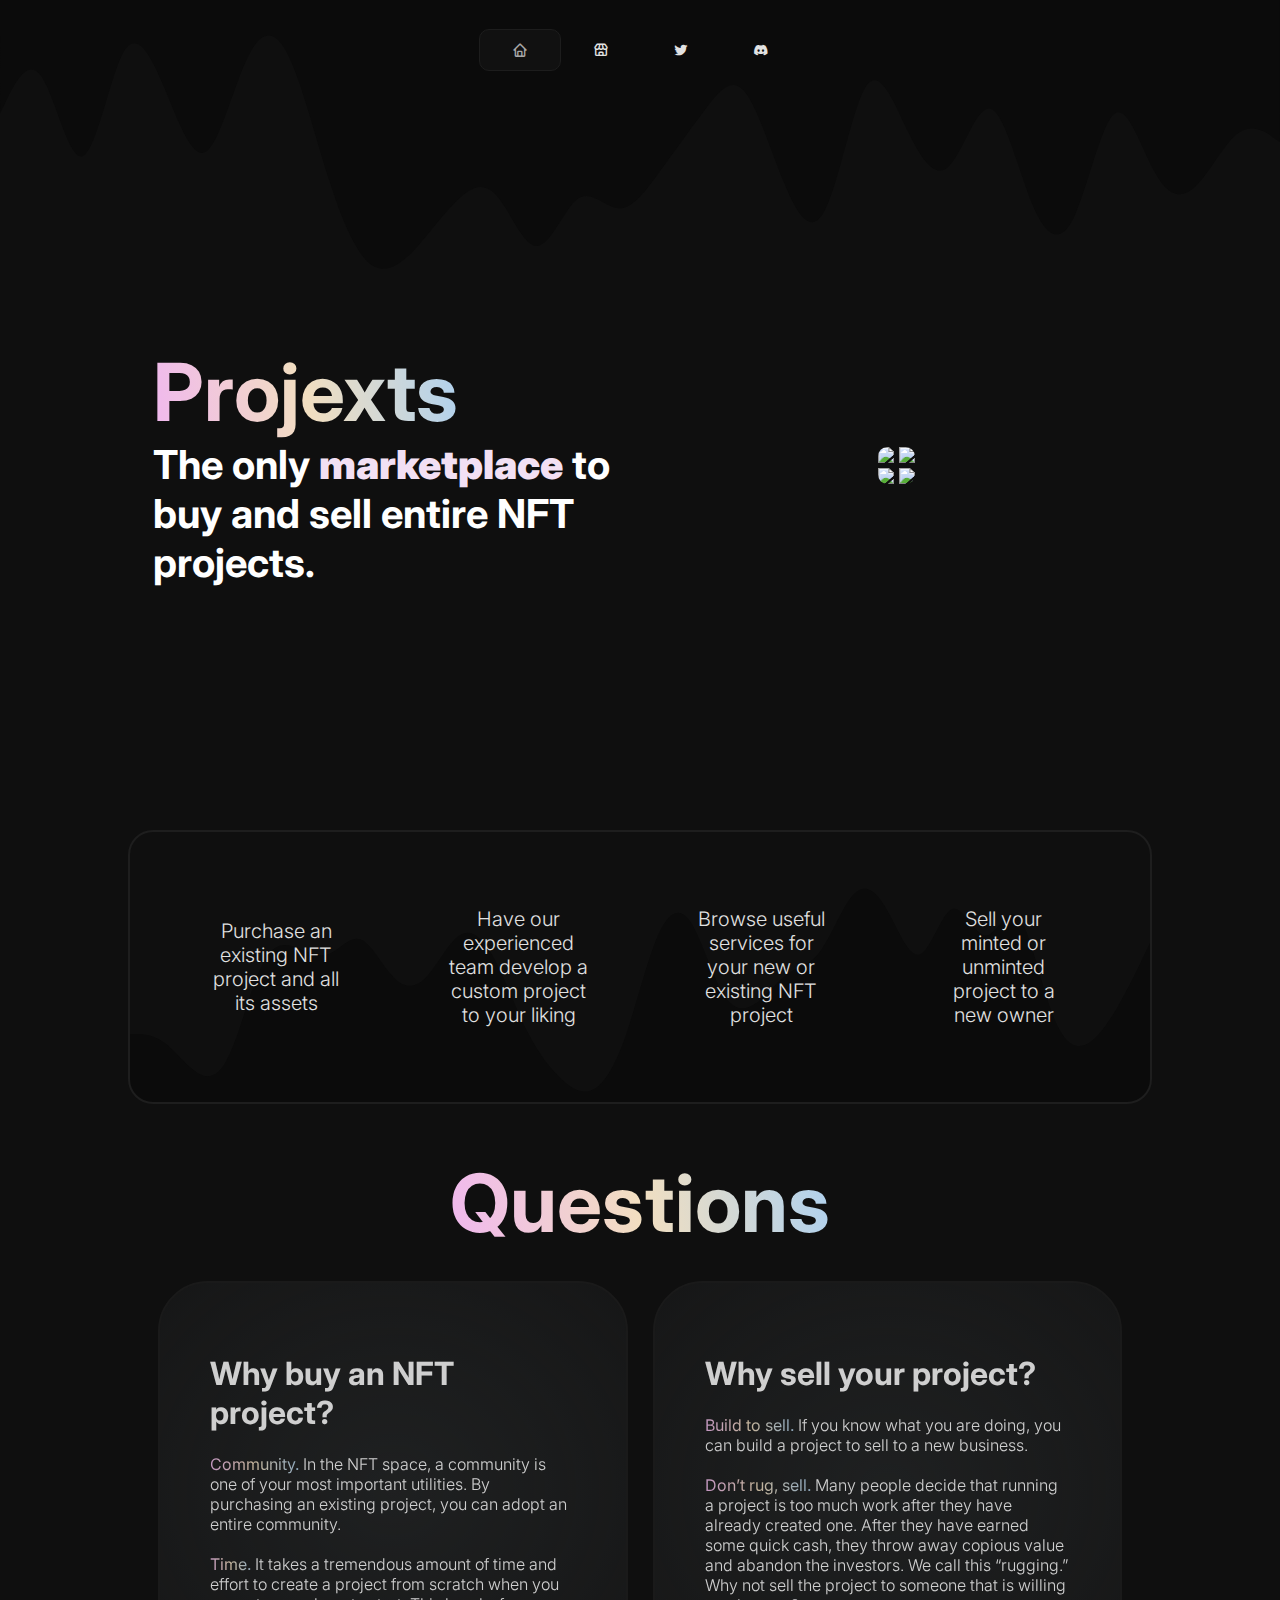
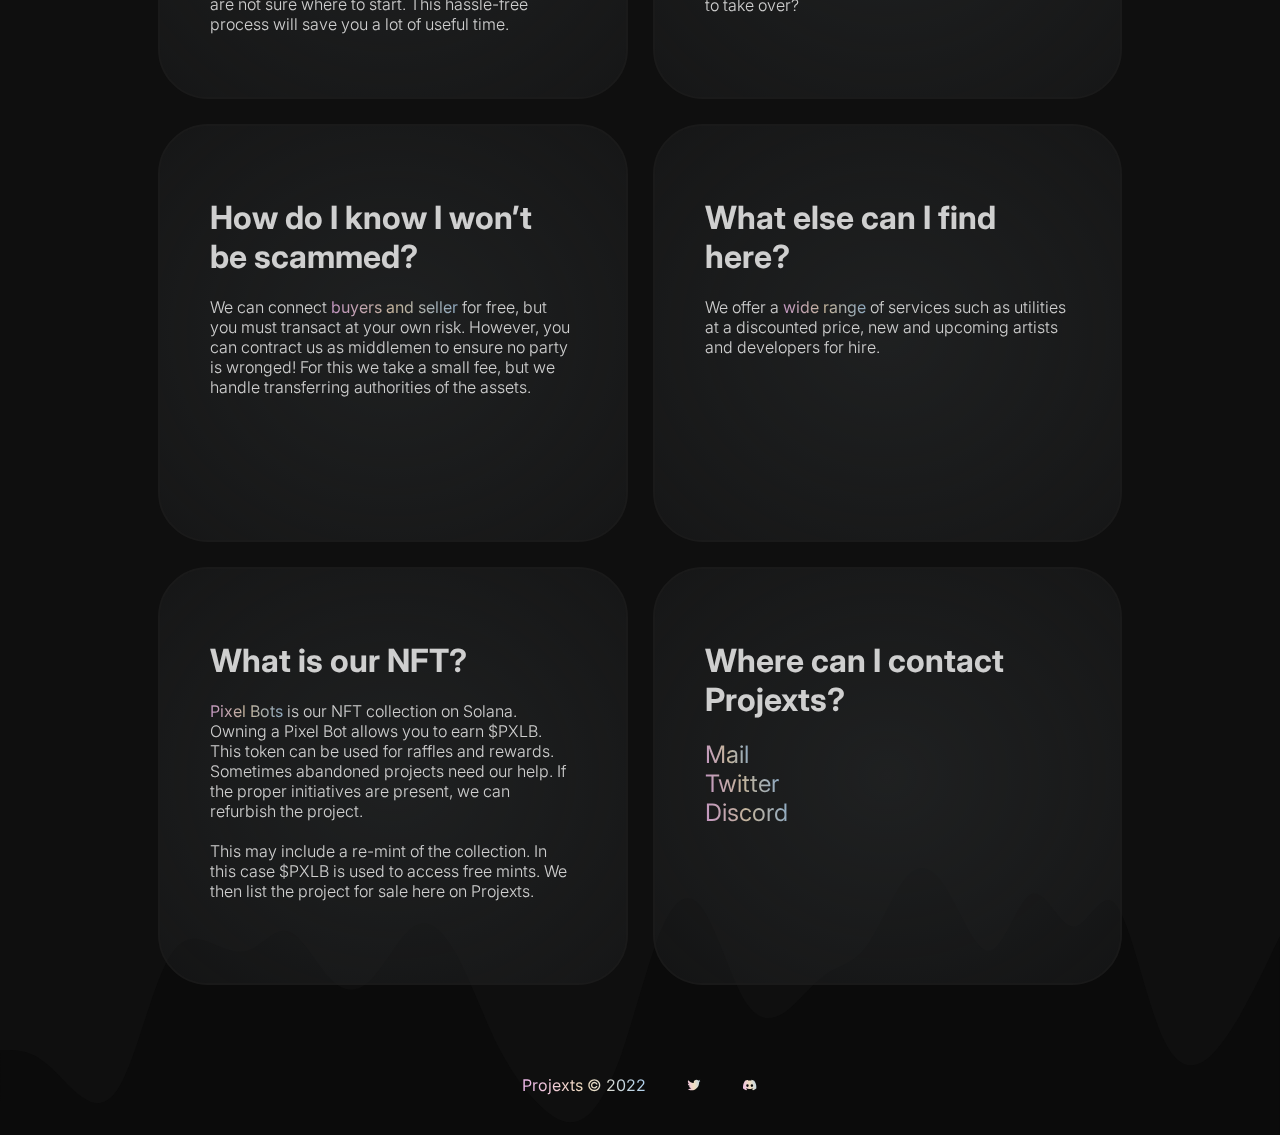
==== commit 5ef622fe: "active" ====
--- a/index.html
+++ b/index.html
@@ -32,10 +32,10 @@
 
     <nav>
         <a href="./index.html">
-            <div class="link"><i class='bx bx-home'></i></div>
+            <div class="link active"><i class='bx bx-home'></i></div>
         </a>
         <a href="./market.html">
-            <div class="link active"><i class='bx bx-store'></i></div>
+            <div class="link"><i class='bx bx-store'></i></div>
         </a>
         <a href="https://twitter.com/SolanaPixelBots">
             <div class="link"><i class='bx bxl-twitter'></i></div>
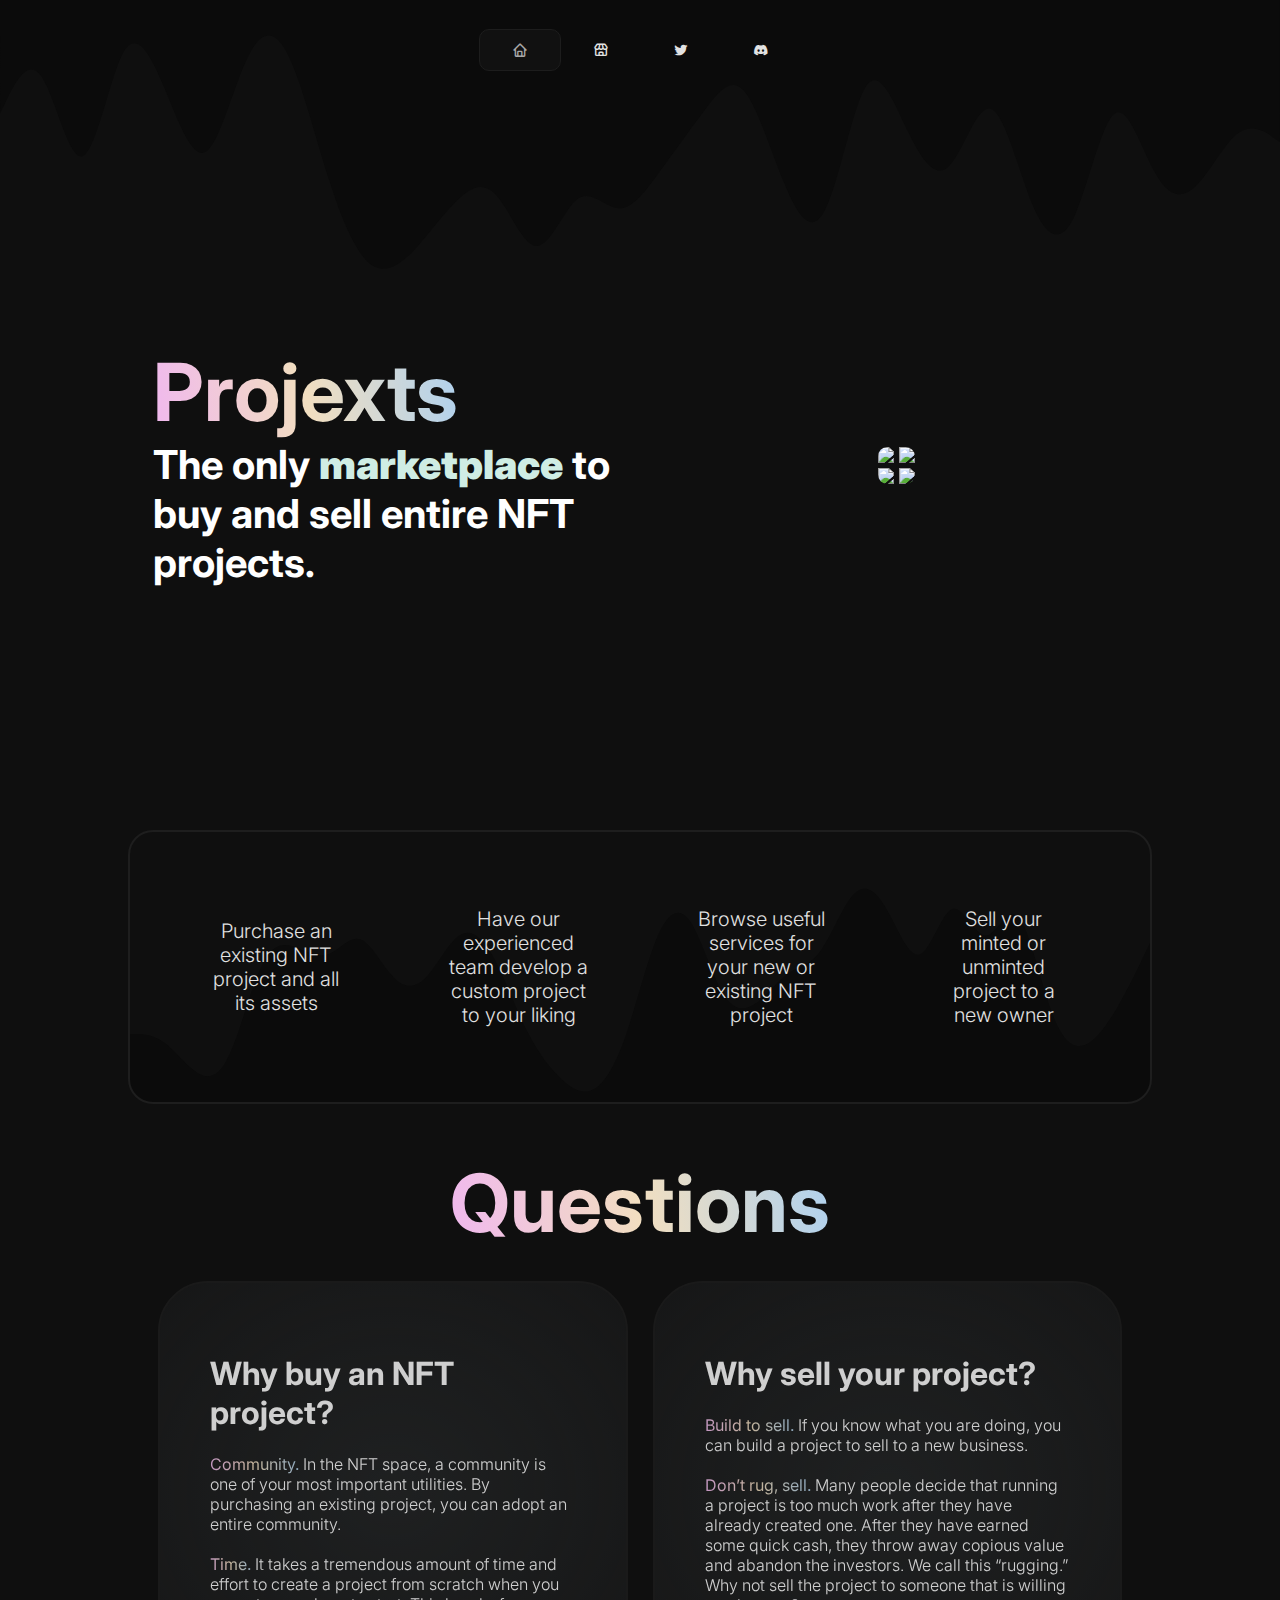
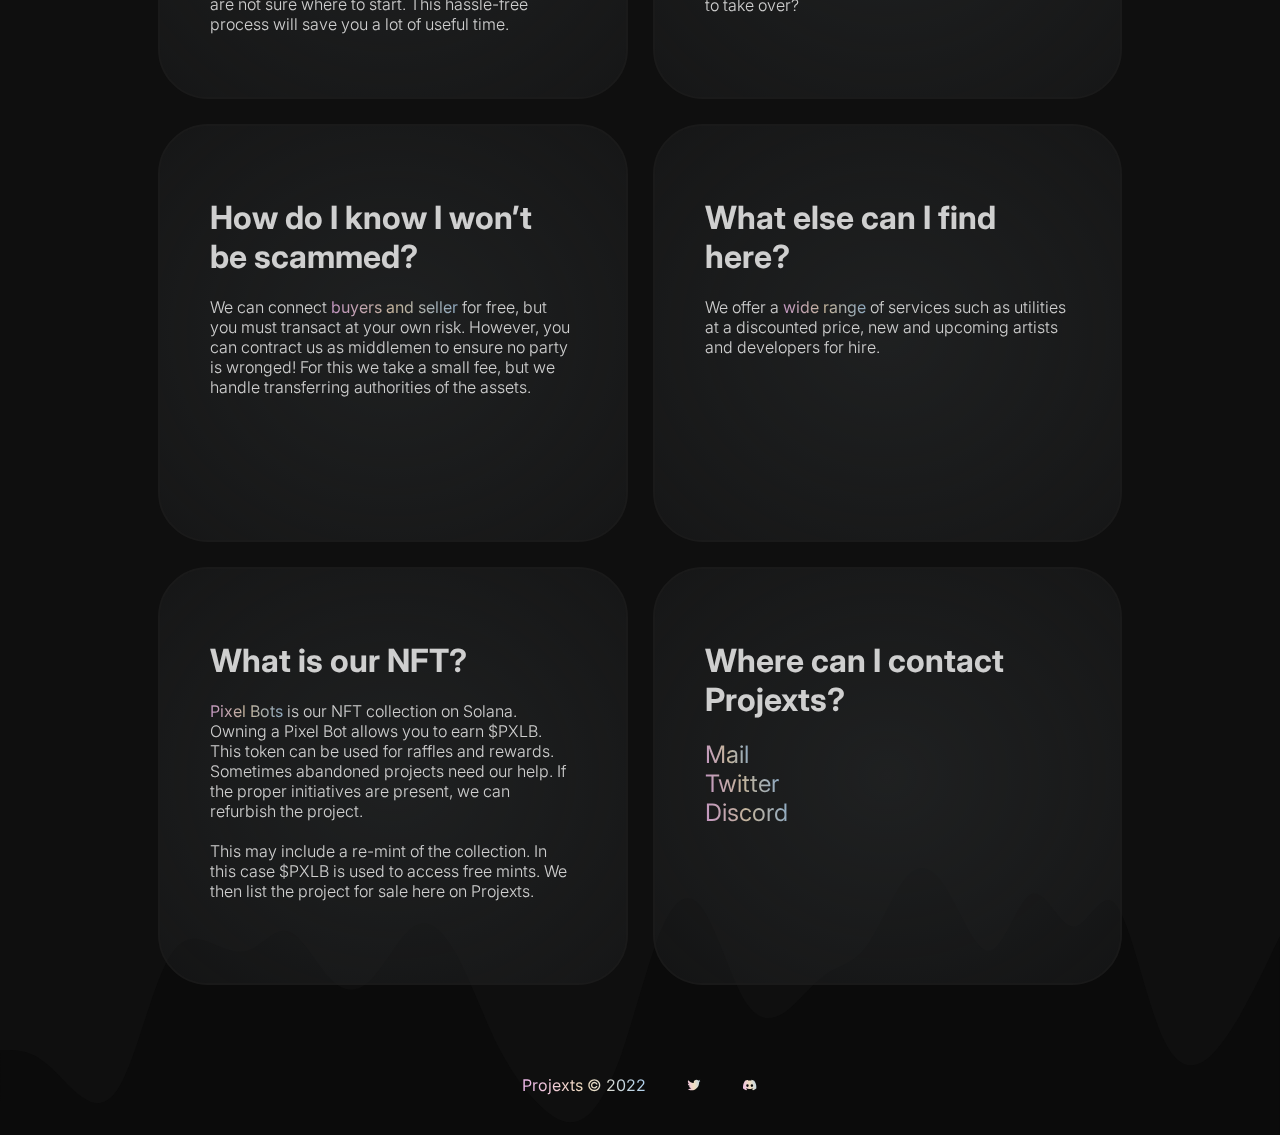
==== commit f147eb04: "small" ====
--- a/index.html
+++ b/index.html
@@ -50,8 +50,8 @@
     <menu class="menu">
         <a onclick="closeMenu()" class="menu-close"><i class='bx bx-x'></i></a>
         <div class="inner">
-            <div class="menu-link"><a href="./index.html"><i class='bx bx-home'></i></a></div>
-            <div class="menu-link menu-active"><a href="./market.html"><i class='bx bx-store'></i></a>
+            <div class="menu-link menu-active"><a href="./index.html"><i class='bx bx-home'></i></a></div>
+            <div class="menu-link"><a href="./market.html"><i class='bx bx-store'></i></a>
             </div>
             <div class="menu-link"><a href="https://twitter.com/SolanaPixelBots"><i class='bx bxl-twitter'></i></a>
             </div>
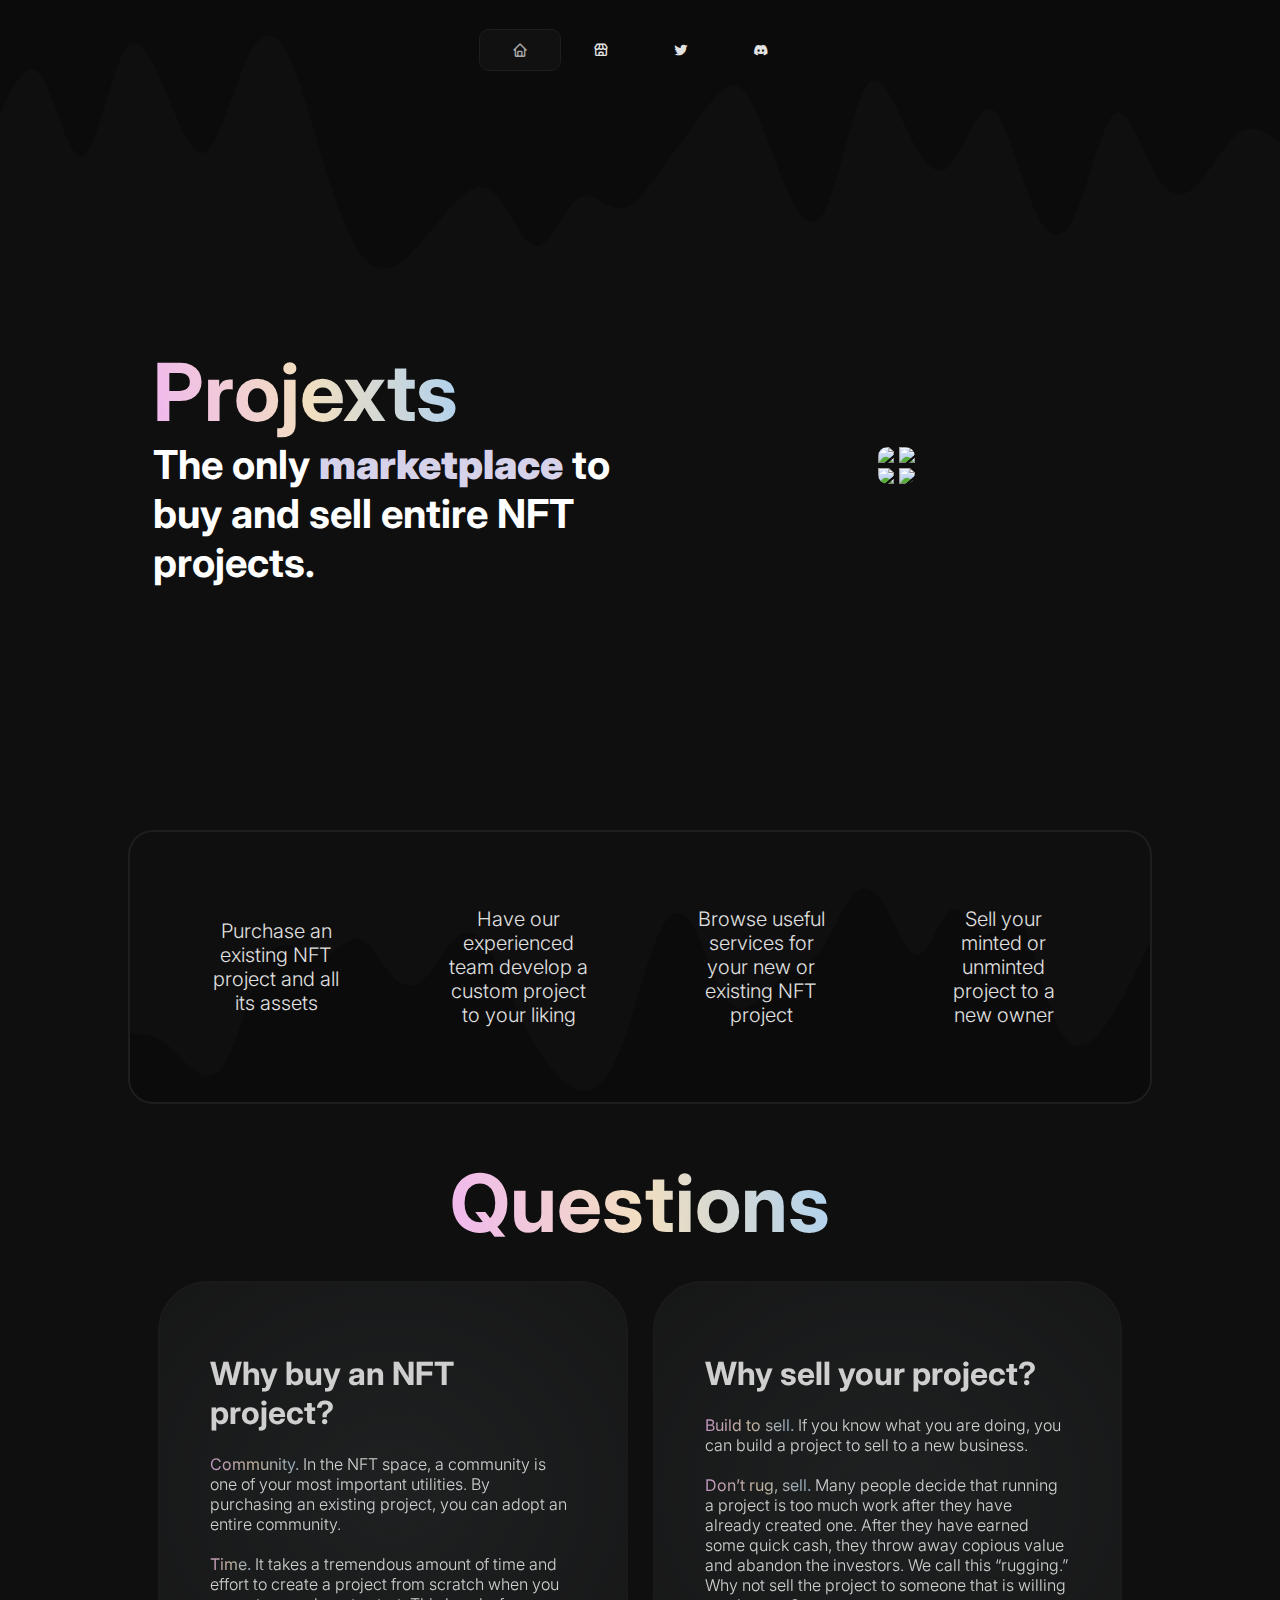
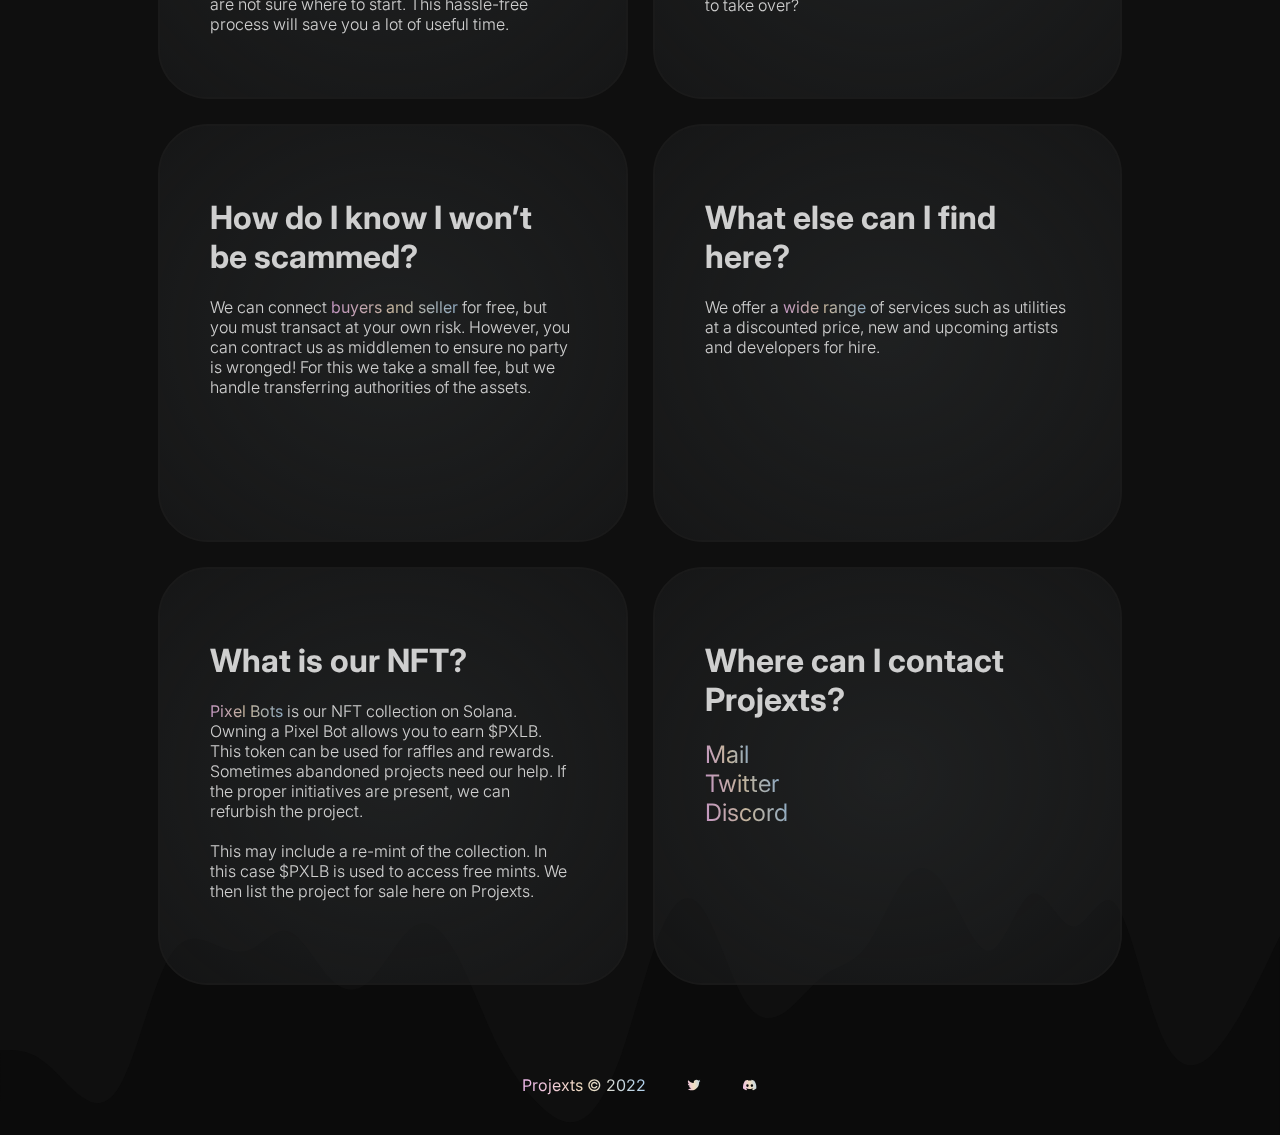
==== commit 837fed2e: "pre obfuscate" ====
--- a/index.html
+++ b/index.html
@@ -230,7 +230,4 @@
 
 </script>
 
-<script>
-    function closeMenu() { document.getElementsByClassName("menu")[0].style.display = "none"; document.getElementsByClassName("menu")[0].style.visibility = "hidden"; }
-    function openMenu() { document.getElementsByClassName("menu")[0].style.display = "block"; document.getElementsByClassName("menu")[0].style.visibility = "visible"; }
-</script>+<script src="./js/menu.js"></script>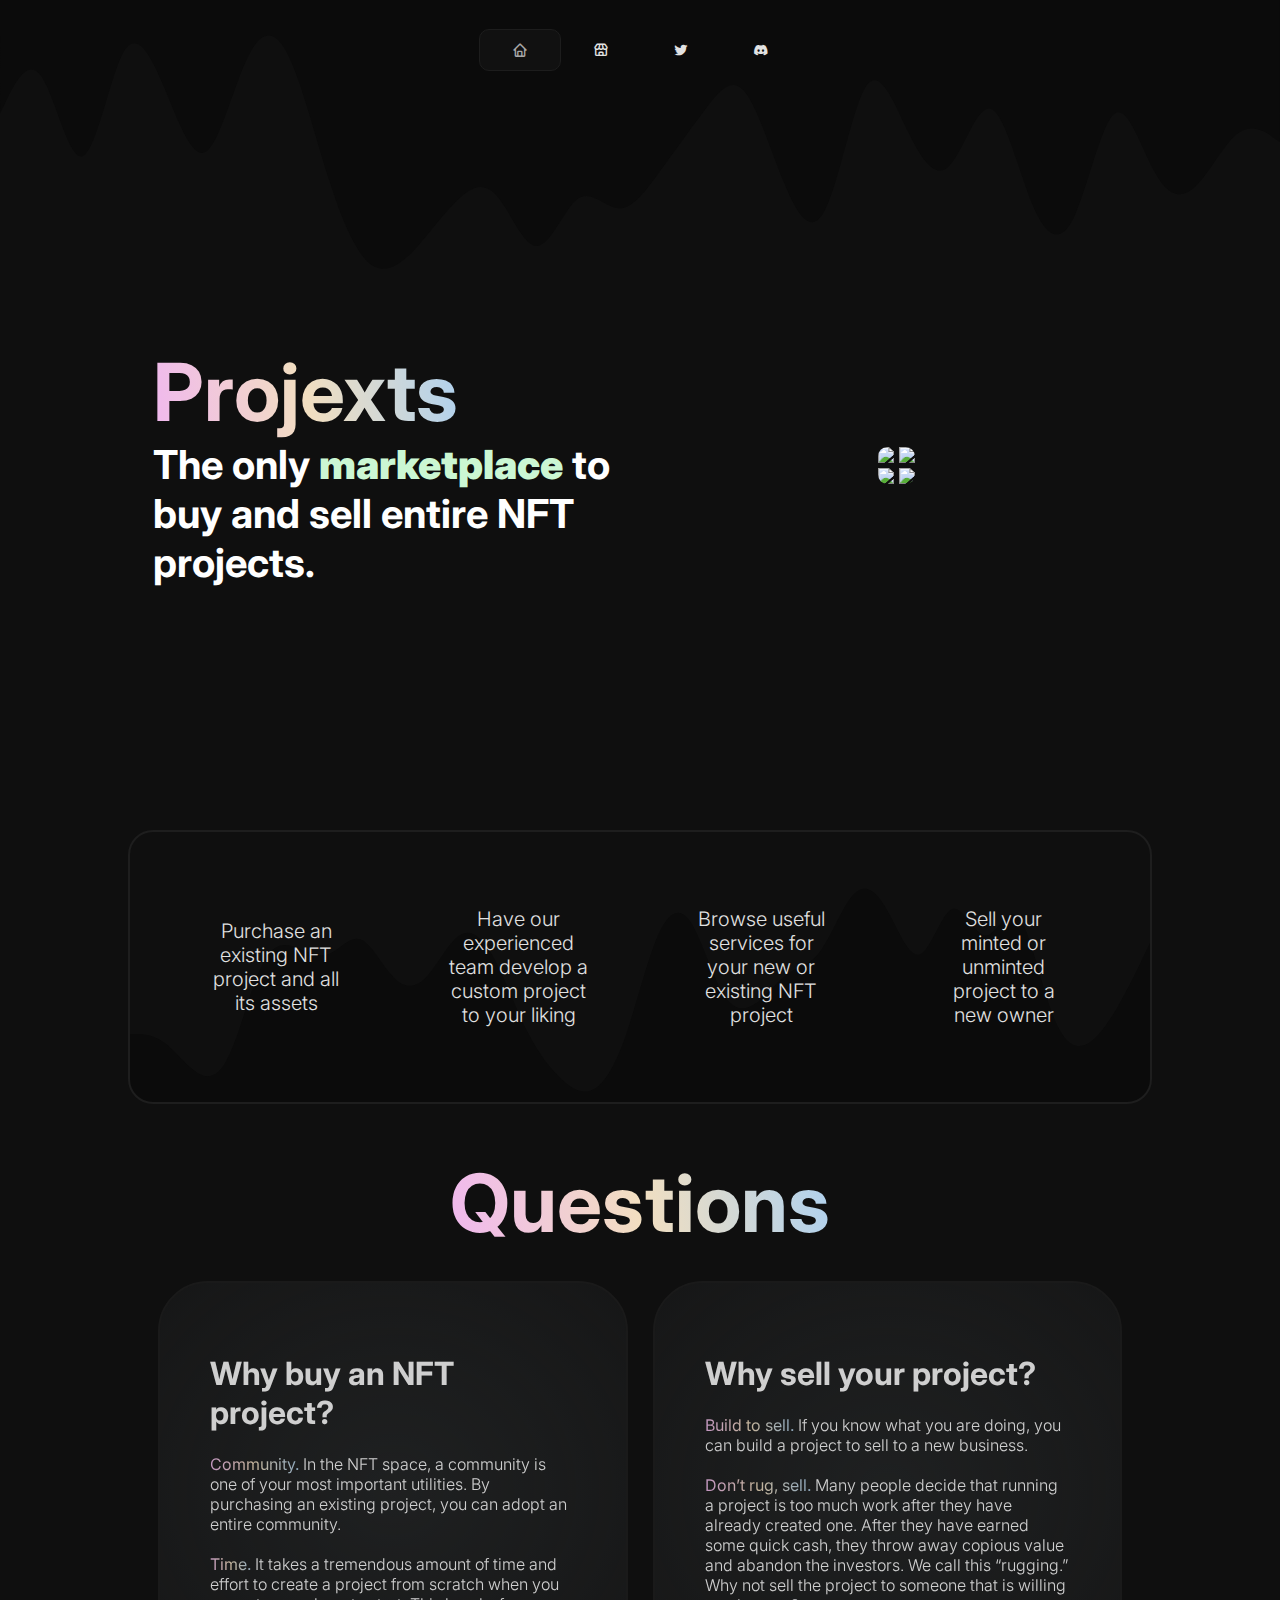
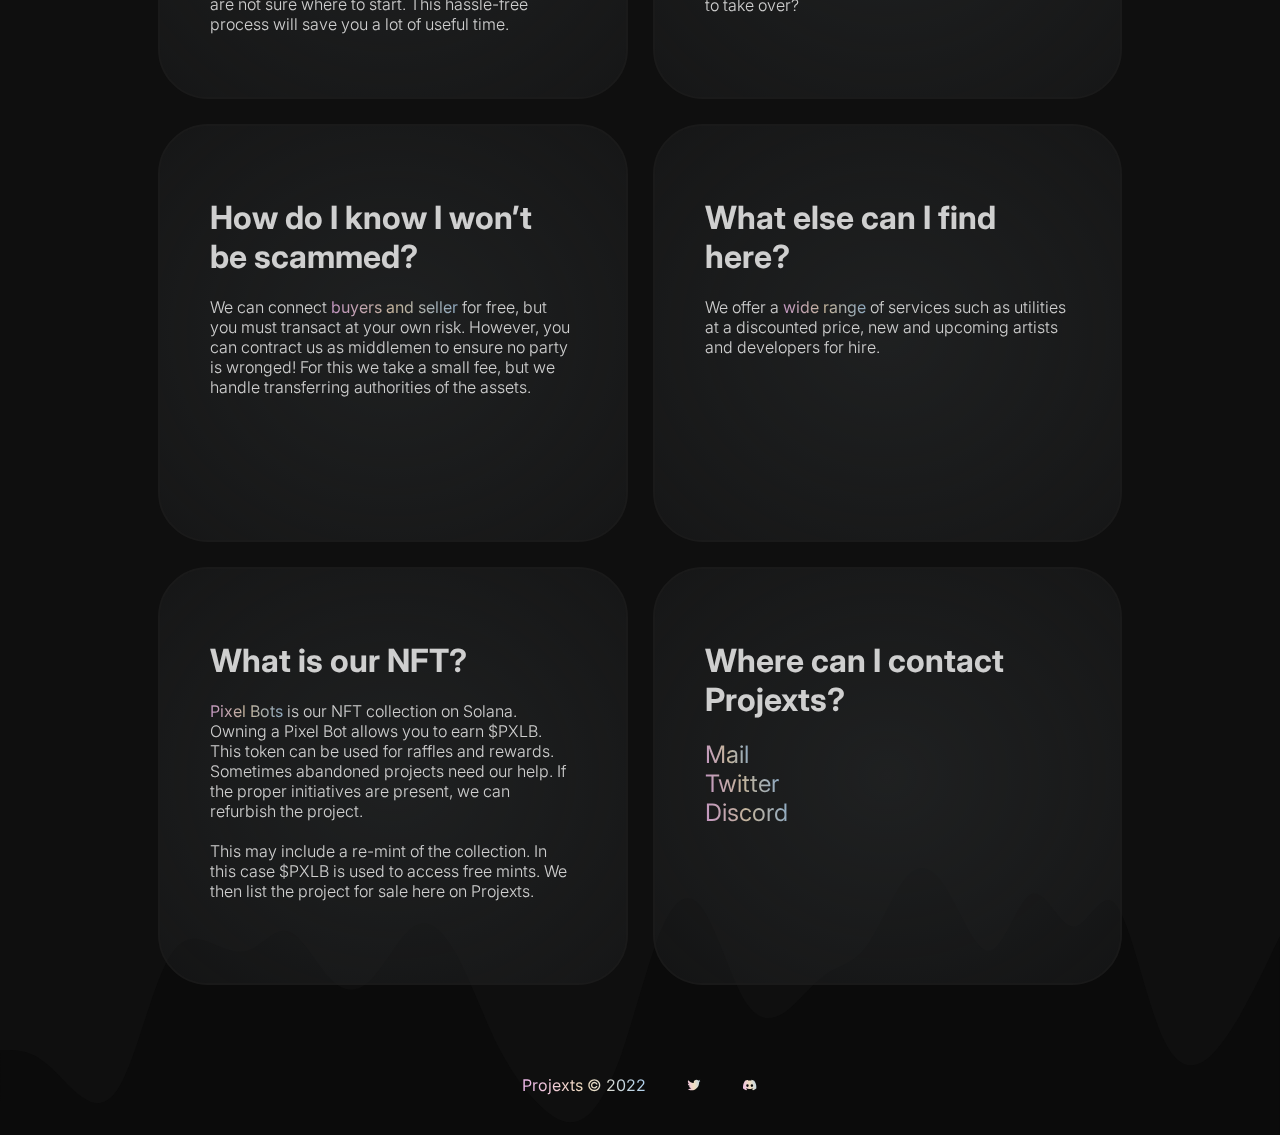
==== commit 9047c763: "post obfuscate" ====
--- a/index.html
+++ b/index.html
@@ -158,7 +158,7 @@
 </body>
 
 </html>
-<!-- <script>
+<script>
     const boxes = document.querySelectorAll(".question-box");
 
     window.addEventListener("scroll", checkBoxes);
@@ -178,56 +178,6 @@
             }
         });
     }
-</script> -->
-<script>
-    const bot = document.getElementById("bot-img");
-    const build = document.getElementsByClassName("build-thingy")[0];
-
-    function createHex() {
-        var hexCode1 = "";
-        var hexValues1 = "0123456789abcdef";
-
-        for (var i = 0; i < 6; i++) {
-            hexCode1 += hexValues1.charAt(Math.floor(Math.random() * hexValues1.length));
-        }
-        return hexCode1;
-    }
-
-
-
-    function change() {
-        const bots = document.getElementsByClassName("bot-img");
-        for (var i = 0; i < 4; i++) {
-            let random = Math.floor(Math.random() * 4000);
-            try {
-                bots[i].src = 'https://bafybeieuyeoooglcvtuehjyqj5bkavnminhuqyekmamkh7vkxwoz2neub4.ipfs.nftstorage.link/' + random + '.png'
-            } catch {
-                bots[i].src = "./img/bot.png"
-            }
-        }
-
-        const backg = document.getElementById("projexts-title");
-        var pastel = "hsl(" + 360 * Math.random() + ',' +
-            (25 + 70 * Math.random()) + '%,' +
-            (85 + 10 * Math.random()) + '%)';
-
-        backg.style.color = pastel;
-    }
-
-
-
-
-    var colorLoop = function () {
-        setTimeout(function () {
-            change()
-            colorLoop();
-        }, 10000);
-
-    }
-
-    change()
-    colorLoop();
-
 </script>
-
+<script src="./js/index.js"></script>
 <script src="./js/menu.js"></script>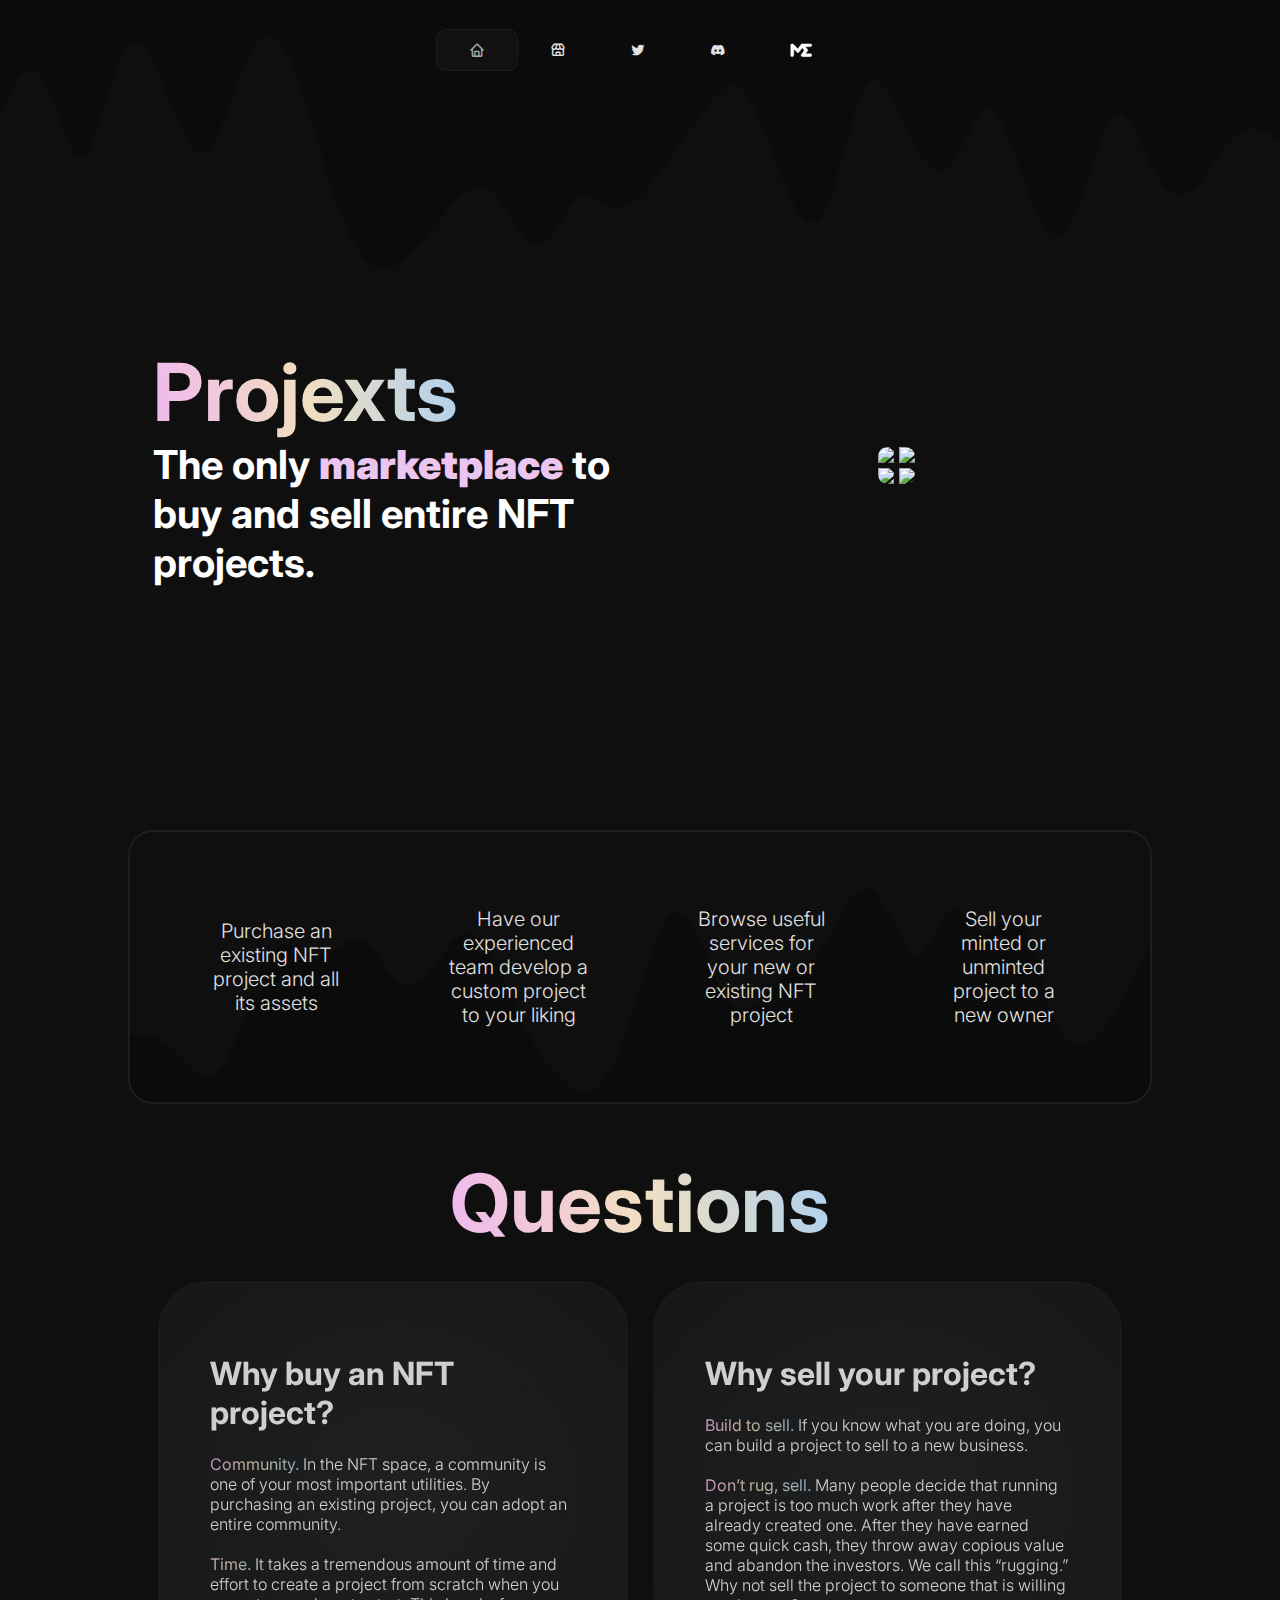
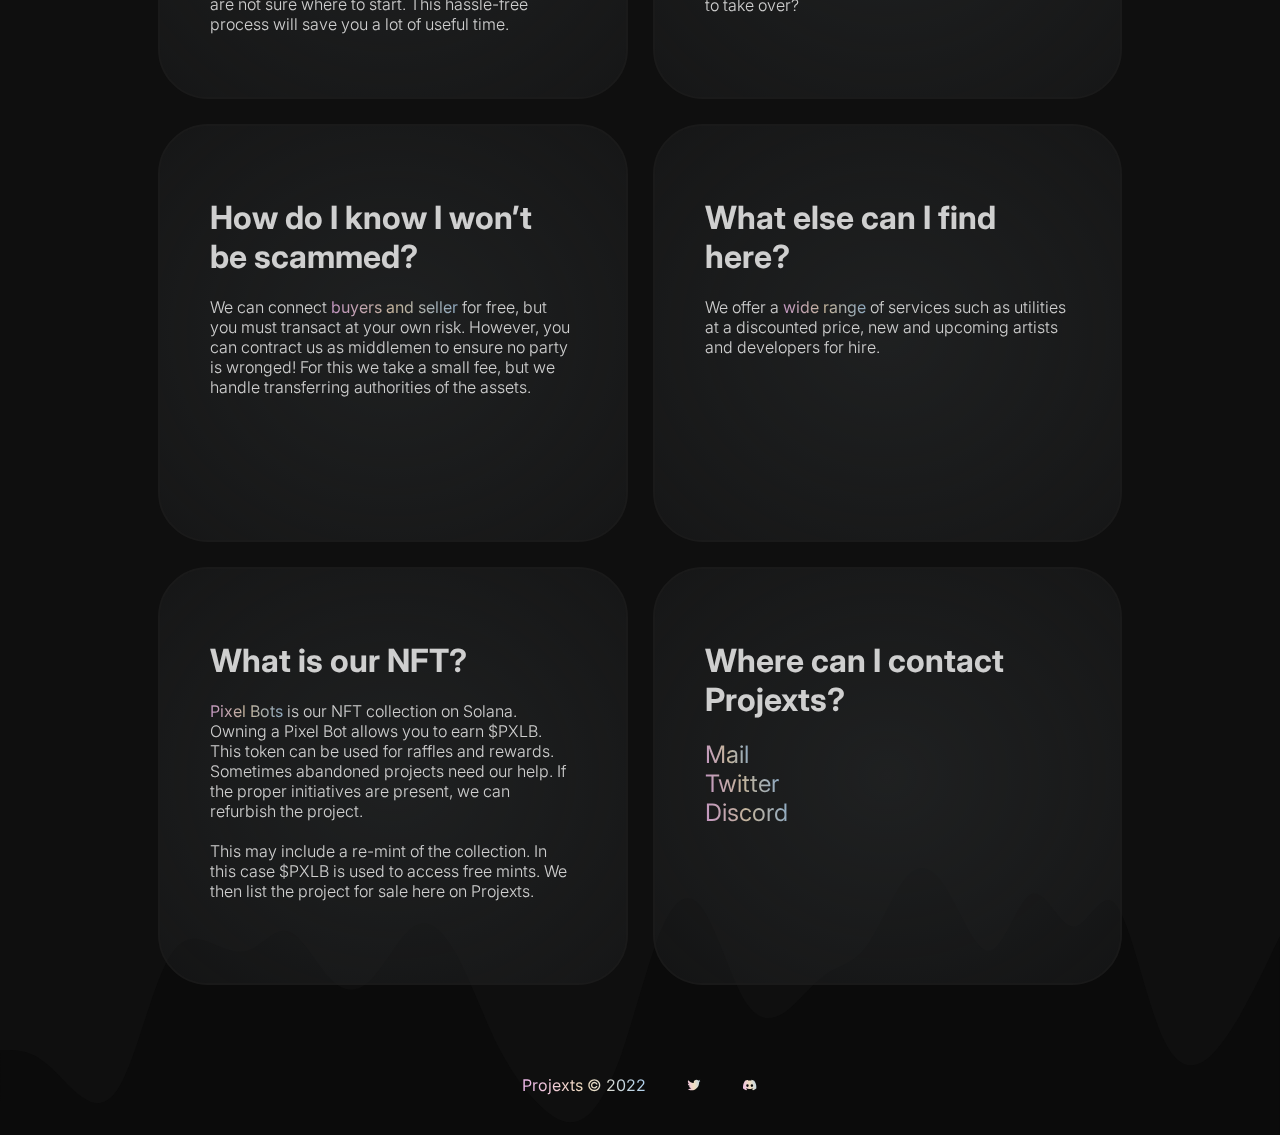
==== commit 4d1bd0b5: "ME update" ====
--- a/index.html
+++ b/index.html
@@ -37,11 +37,14 @@
         <a href="./market.html">
             <div class="link"><i class='bx bx-store'></i></div>
         </a>
-        <a href="https://twitter.com/SolanaPixelBots">
+        <a href="https://twitter.com/SolanaPixelBots" target="_blank">
             <div class="link"><i class='bx bxl-twitter'></i></div>
         </a>
-        <a href="https://discord.com/invite/uC9YmhTVHY">
+        <a href="https://discord.com/invite/uC9YmhTVHY" target="_blank">
             <div class="link"><i class='bx bxl-discord-alt'></i></div>
+        </a>
+        <a href="https://magiceden.io/marketplace/pixelbots" target="_blank">
+            <div class="link"><img class="ME-link" src="./img/ME.png"></div>
         </a>
     </nav>
 
@@ -53,10 +56,11 @@
             <div class="menu-link menu-active"><a href="./index.html"><i class='bx bx-home'></i></a></div>
             <div class="menu-link"><a href="./market.html"><i class='bx bx-store'></i></a>
             </div>
-            <div class="menu-link"><a href="https://twitter.com/SolanaPixelBots"><i class='bx bxl-twitter'></i></a>
+            <div class="menu-link"><a href="https://twitter.com/SolanaPixelBots" target="_blank"><i class='bx bxl-twitter'></i></a>
             </div>
-            <div class="menu-link"><a href="https://discord.com/invite/uC9YmhTVHY"><i
+            <div class="menu-link"><a href="https://discord.com/invite/uC9YmhTVHY" target="_blank"><i
                         class='bx bxl-discord-alt'></i></a></div>
+            <div class="menu-link"><a href="https://magiceden.io/marketplace/pixelbots" target="_blank"><img class="ME-link" src="./img/ME.png"></a></div>
         </div>
     </menu>
     <section class="intro-screen">
@@ -97,38 +101,46 @@
         <div class="box-grid">
             <div class="question-box">
                 <h1> Why buy an NFT project? </h1>
-                <h2><strong class="gradient">Community.</strong> In the NFT space, a community is one of your most important utilities. By purchasing
+                <h2><strong class="gradient">Community.</strong> In the NFT space, a community is one of your most
+                    important utilities. By purchasing
                     an existing project, you can adopt an entire community.<br><br>
-                    <strong class="gradient">Time.</strong> It takes a tremendous amount of time and effort to create a project from scratch when you
-                    are not sure where to start. This hassle-free process will save you a lot of useful time.</h2>
+                    <strong class="gradient">Time.</strong> It takes a tremendous amount of time and effort to create a
+                    project from scratch when you
+                    are not sure where to start. This hassle-free process will save you a lot of useful time.
+                </h2>
             </div>
             <div class="question-box">
                 <h1> Why sell your project? </h1>
                 <h2> <strong class="gradient">Build to sell.</strong> If you know what you are doing, you can build a
                     project to sell to a new
                     business.<br><br>
-                    <strong class="gradient">Don’t rug, sell.</strong> Many people decide that running a project is too much work after they have
+                    <strong class="gradient">Don’t rug, sell.</strong> Many people decide that running a project is too
+                    much work after they have
                     already created one. After they have earned some quick cash, they throw away copious value and
                     abandon the investors. We call this “rugging.” Why not sell the project to someone that is willing
-                    to take over?</h2>
+                    to take over?
+                </h2>
             </div>
             <div class="question-box">
                 <h1> How do I know I won’t be scammed? </h1>
-                <h2> We can connect <strong class="gradient">buyers and seller</strong> for free, but you must transact at your
+                <h2> We can connect <strong class="gradient">buyers and seller</strong> for free, but you must transact
+                    at your
                     own risk. However, you can contract us as middlemen to ensure no party is wronged! For this we
                     take a small fee, but we handle transferring authorities of the assets.</h2>
             </div>
             <div class="question-box">
                 <h1> What else can I find here? </h1>
                 <h2>
-                    We offer a <strong class="gradient">wide range</strong> of services such as utilities at a discounted price, new and upcoming artists
+                    We offer a <strong class="gradient">wide range</strong> of services such as utilities at a
+                    discounted price, new and upcoming artists
                     and developers for hire.
 
                 </h2>
             </div>
             <div class="question-box">
                 <h1> What is our NFT? </h1>
-                <h2> <strong class="gradient">Pixel Bots</strong> is our NFT collection on Solana. Owning a Pixel Bot allows you to earn $PXLB.
+                <h2> <strong class="gradient">Pixel Bots</strong> is our NFT collection on Solana. Owning a Pixel Bot
+                    allows you to earn $PXLB.
                     This token can be used for raffles and rewards. Sometimes abandoned projects need our help. If
                     the proper initiatives are present, we can refurbish the project.<br><br>This may include a
                     re-mint of the collection. In this case $PXLB is used to access free mints. We then list the
@@ -151,8 +163,10 @@
     </section>
     <footer>
         <div class="gradient">Projexts © 2022</div>
-        <div class="gradient"><a href="https://twitter.com/SolanaPixelBots" target="_blank"><i class='bx bxl-twitter'></i></a></div>
-        <div class="gradient"><a href="https://discord.gg/pixelbots" target="_blank"><i class='bx bxl-discord-alt'></i></a></div>
+        <div class="gradient"><a href="https://twitter.com/SolanaPixelBots" target="_blank"><i
+                    class='bx bxl-twitter'></i></a></div>
+        <div class="gradient"><a href="https://discord.gg/pixelbots" target="_blank"><i
+                    class='bx bxl-discord-alt'></i></a></div>
     </footer>
 
 </body>
--- a/css/constants.css
+++ b/css/constants.css
@@ -124,11 +124,8 @@
     font-weight: 900;
 }
 
-.link a i {
-    display: inline;
-    align-items: center;
-    justify-content: center;
-
+.ME-link {
+    width: 22px;
 }
 
 .logo-img{
